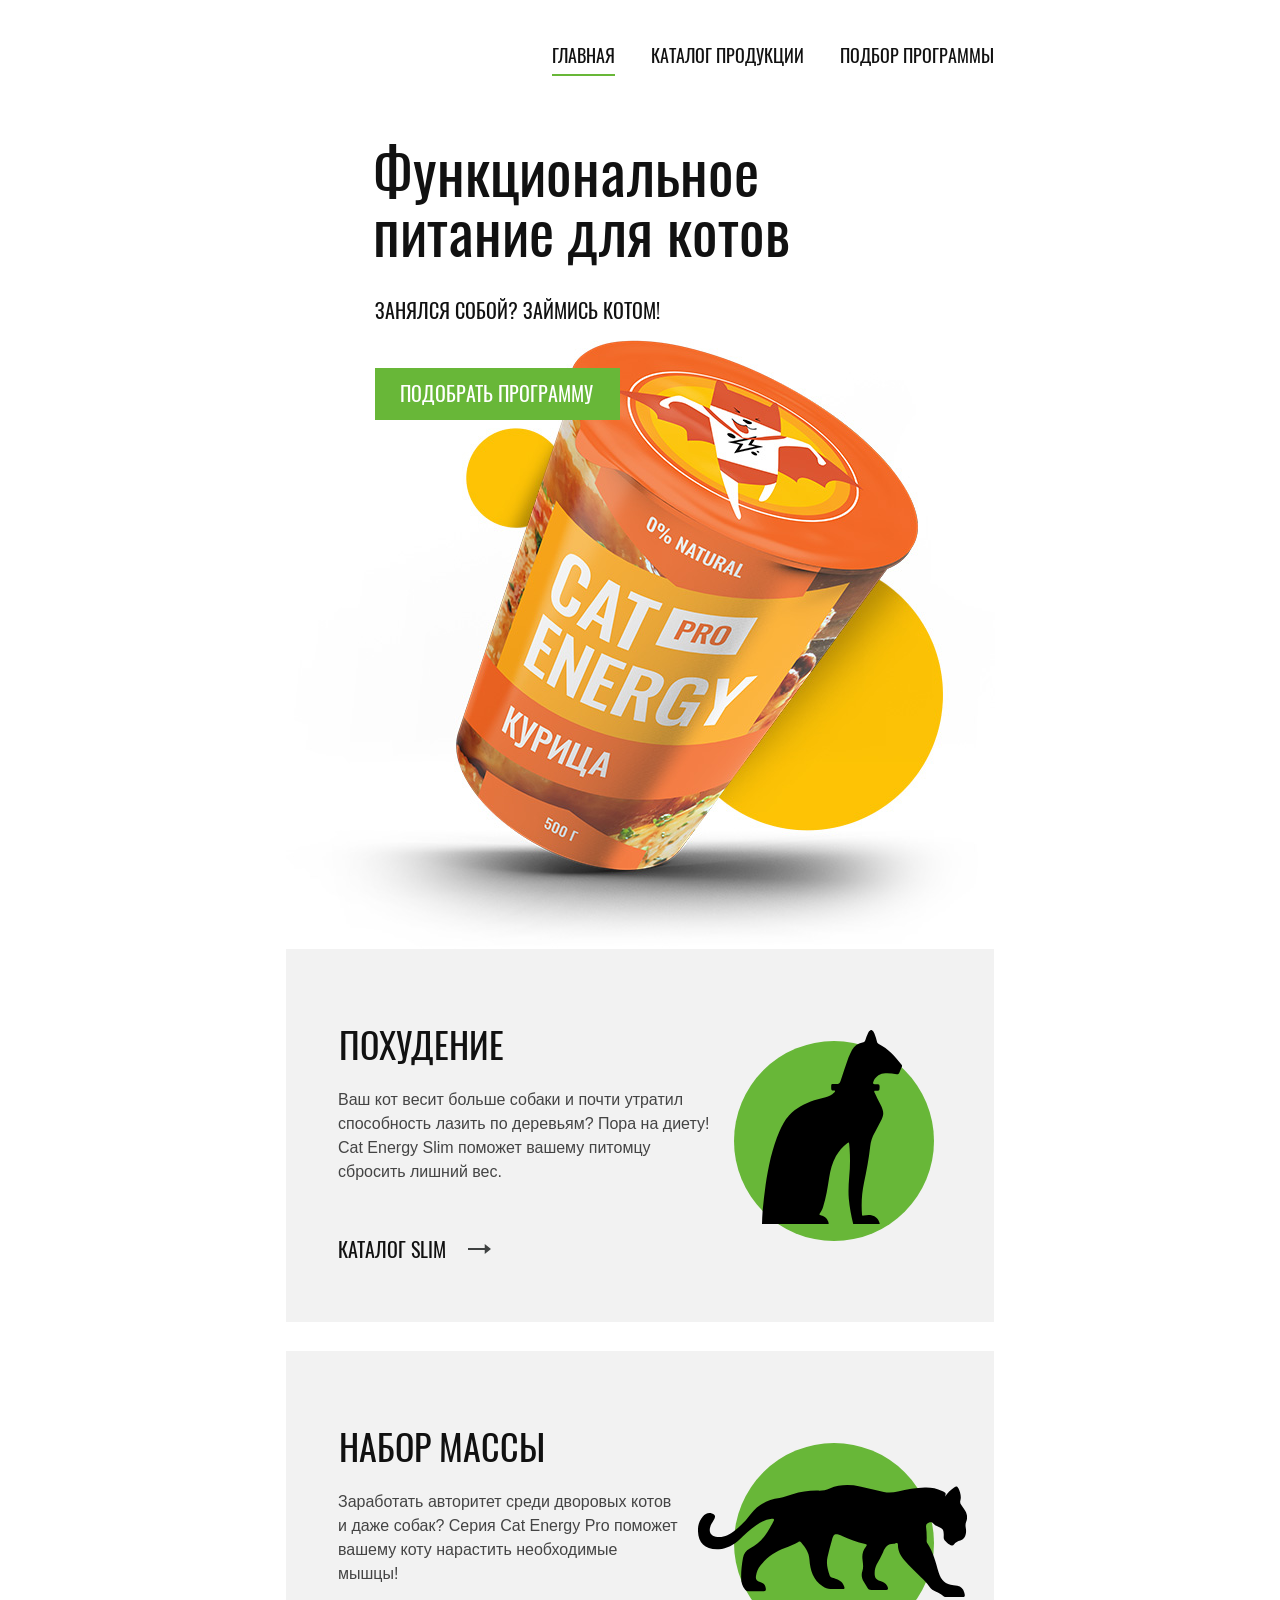
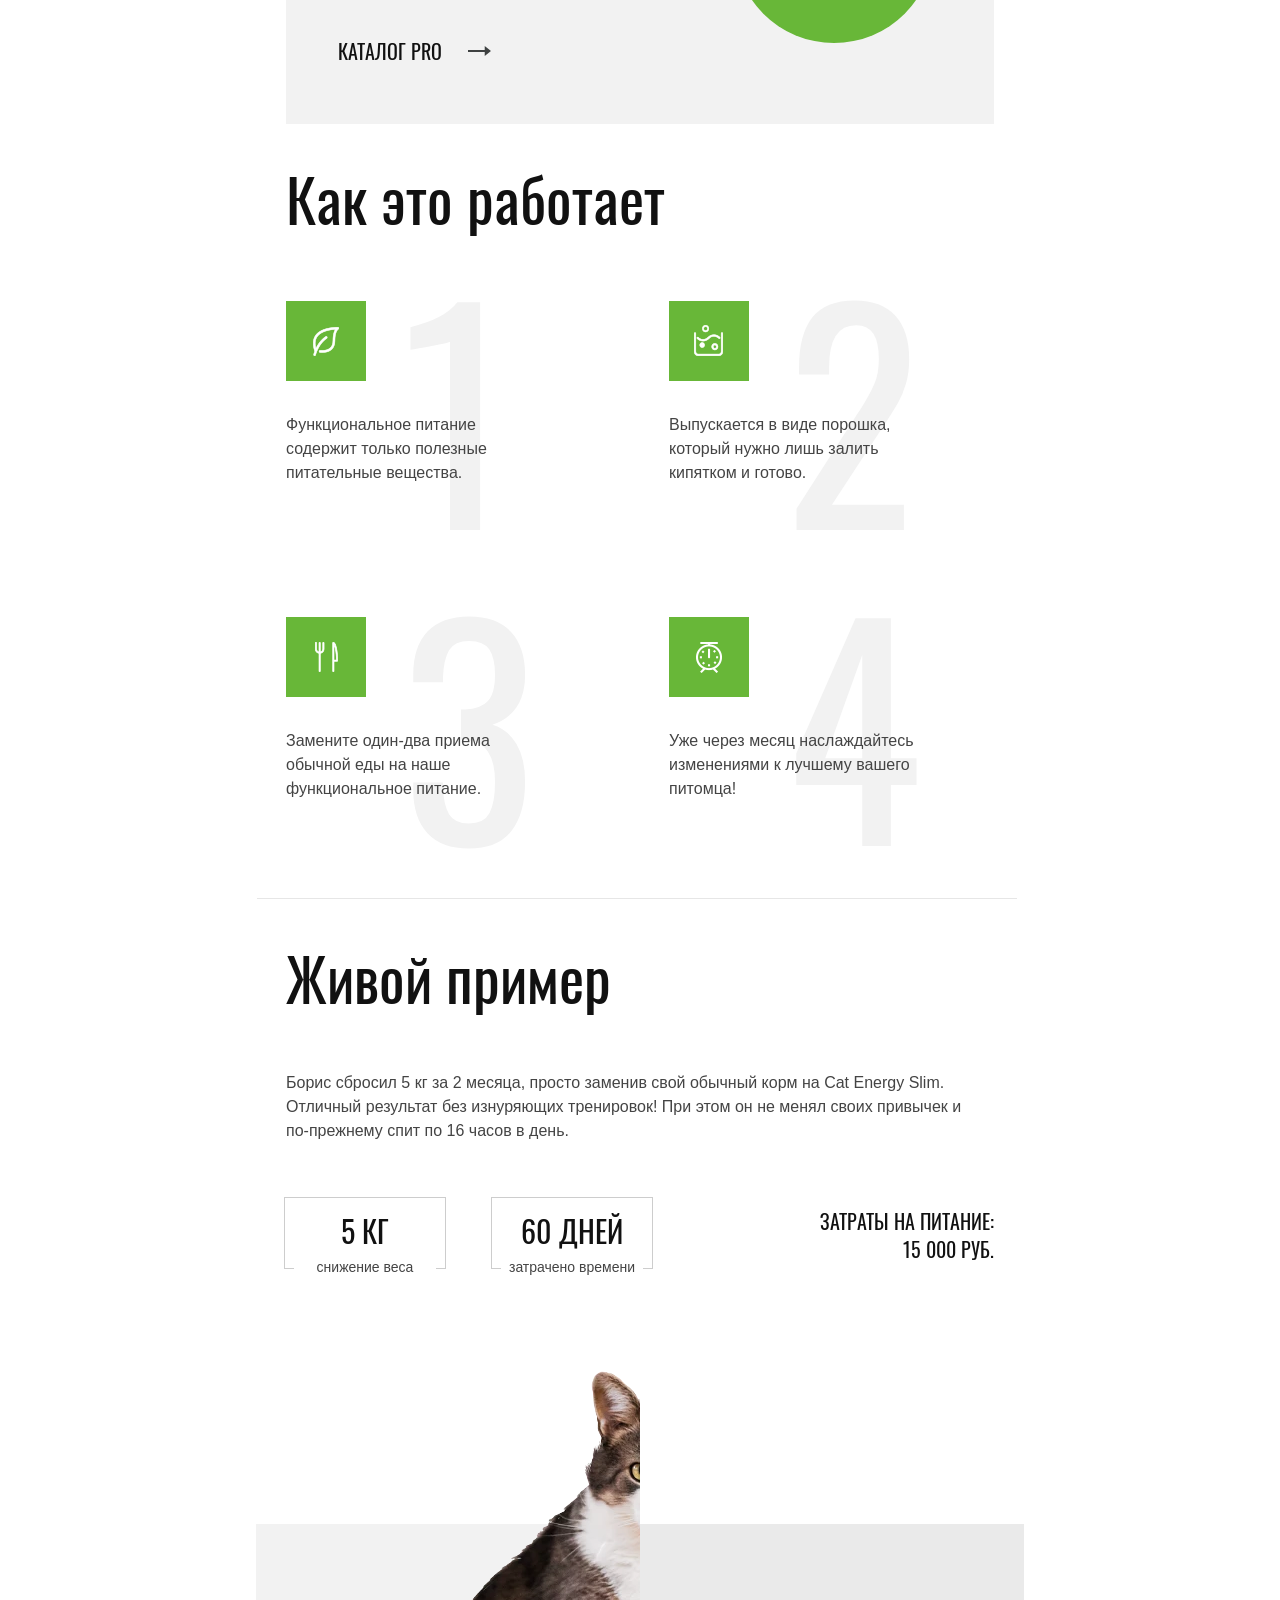
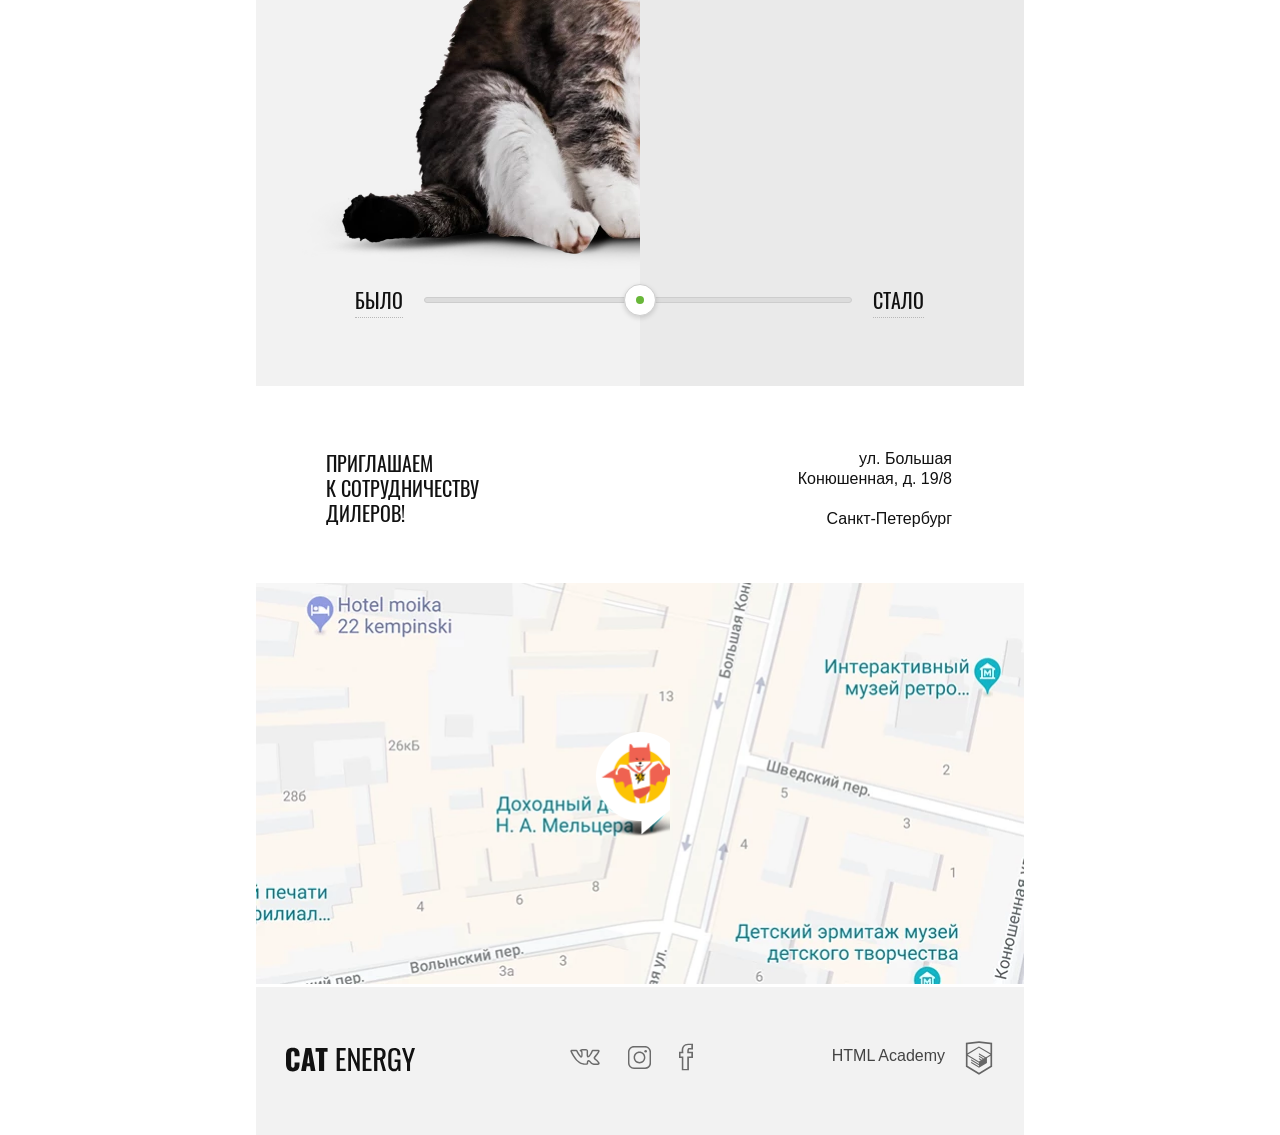
==== index.html @ 8cc519b4 "Пробую загрузить учебный сайт" ====
<!DOCTYPE html>
<html lang="ru">
  <head>
    <meta charset="UTF-8">
    <meta name="viewport" content="width=device-width, initial-scale=1.0">
    <meta http-equiv="X-UA-Compatible" content="ie=edge">
    <link href="css/style.min.css" rel="stylesheet">
    <title>HTML Academy: Кэт энерджи</title>
  </head>
  <body class="site-wrapper">
    <div style="display:none">
      <svg xmlns="http://www.w3.org/2000/svg"><symbol id="s-htmlacademy" viewbox="0 0 60 60"><path d="M30.2 5H30L10.3 7.1v36.2L30 55l19.7-11.7V7.1L30.2 5zm17 36.8L30 52 12.8 41.8V27l17.1 10.2V39l-11.7-7v1.8L30 40.9v1.9l-11.8-7v1.8l11.8 7 11.9-7.1v-7.6l5.3-3.2v15.1zm-.1-17l-4.7 2.8-2.2 1.3-10.3-6.1v1.8l8.8 5.3h-.1l-.2.1-1.3.7-7.3-4.3v1.8l5.8 3.4-1.4.9-4.3-2.6v1.8l2.9 1.7-2.9 1.7-17-10.1 17-10.2 17.2 10zm.1-1.8L29.9 12.8 12.8 23V9.4L30 7.6l17.2 1.8V23z"></path></symbol><symbol id="s-icon-fb-mobile" viewbox="0 0 10 19"><path d="M7.1 19H2v-8.8H0V5.8h1.9c-.1-2 .2-3.4 1.1-4.4C3.8.5 5 .1 6.5 0H10v4.2H7.2c-.1.2-.2.8-.2 1.6h3v4.4H7.1V19zm-4-1h2.8V9.1h2.9V6.8H5.9v-.5c0-1.4 0-2.6.7-3.1l.1-.1h2.1V1H6.5c-1.2.1-2 .4-2.6 1-.8.8-1 2.3-.8 4.2l.1.6H1.1v2.3h2V18z"></path></symbol><symbol id="s-icon-insta-mobile" viewbox="0 0 16 16"><path class="st0" d="M11.8 1C13.6 1 15 2.4 15 4.2v7.7c0 1.7-1.4 3.1-3.1 3.1H4.2C2.4 15 1 13.6 1 11.8V4.2C1 2.4 2.4 1 4.2 1h7.6m0-1H4.2C1.9 0 0 1.9 0 4.2v7.7C0 14.1 1.9 16 4.2 16h7.7c2.3 0 4.2-1.9 4.2-4.2V4.2C16 1.9 14.1 0 11.8 0z"></path><path class="st0" d="M8 4.9c1.7 0 3.1 1.4 3.1 3.1 0 1.7-1.4 3.1-3.1 3.1-1.7 0-3.1-1.4-3.1-3.1 0-1.7 1.4-3.1 3.1-3.1m0-1C5.7 3.9 3.9 5.7 3.9 8s1.8 4.1 4.1 4.1 4.1-1.8 4.1-4.1S10.3 3.9 8 3.9z"></path><circle class="st0" cx="12.3" cy="3.7" r=".9"></circle></symbol><symbol id="s-icon-vk-mobile" viewbox="0 0 22 12"><path d="M17.6 12c-.3 0-.9-.1-1.5-.5-.5-.3-.9-.7-1.3-1.2-.3-.3-.9-.9-1.1-.9-.2.1-.4.7-.3 1.2 0 .1 0 .6-.3.9-.3.3-.8.4-.9.4h-1.4c-.7 0-3.2-.2-5.4-2.3C2.5 7.1.2 2.2.1 2 0 1.6-.1 1.2.2.9c.3-.3.8-.4 1-.4h3.1c.1 0 .4.1.7.3.3.2.4.5.5.6 0 0 .5 1.1 1.1 2 1 1.5 1.4 1.9 1.5 2 .1-.4.2-1.4.1-2.3 0-.4-.1-.8-.2-1-.1-.1-.3-.2-.5-.2l-.6-.5c0-.5.5-.9.9-1.1.5-.2 1.3-.3 2.3-.3h.5c.9 0 1.2.1 1.6.1 1.2.3 1.2 1.3 1.1 2.5v1.6c0 .3 0 .8.1 1 .2-.1.6-.5 1.5-1.9.6-.9 1-1.9 1.1-2.1.1-.3.4-.7 1.2-.7h3.4c.7 0 1.2.2 1.3.7.2.5.1 1.3-1.7 3.5-.3.3-.5.6-.7.9-.5.4-.9 1-.9 1.1 0 .1.5.5.9.9 1.1.9 1.9 1.7 2.2 2.3.4.6.3 1 .2 1.3-.3.7-1.2.7-1.4.8h-2.9zm-3.9-3.7c.7 0 1.2.6 1.8 1.2.4.4.7.8 1.1 1 .5.3 1 .3 1 .3h2.9c.1 0 .3-.1.4-.1 0 0 0-.1-.1-.1-.3-.5-1-1.3-2-2.1-.9-.7-1.3-1.1-1.4-1.7 0-.6.4-1.1 1.2-2.1.2-.2.4-.5.7-.8 1.1-1.4 1.4-2 1.5-2.3h-3.9c0 .4-.5 1.5-1.1 2.4-1.4 2.1-2 2.4-2.5 2.4-.1 0-.3 0-.4-.1-.7-.4-.7-1.4-.7-2.1V2.6c.1-1.3 0-1.3-.3-1.4-.3-.1-.5-.1-1.4-.1H10c-.5 0-1 0-1.4.1l.2.2c.4.5.4 1.5.4 1.7.1 1.3 0 2.9-.7 3.3-.1 0-.2.1-.4.1-.6 0-1.3-.7-2.5-2.5C5 2.9 4.5 1.8 4.5 1.8s0-.1-.1-.1-.2-.1-.2-.1h-3c.4.9 2.5 5 4.8 7.2 2 1.9 4.3 2 4.7 2h1.4s.2 0 .2-.1v-.1c0-.2 0-2 1.2-2.3h.2z"></path></symbol></svg>
    </div>
    <header class="main-header main-header--index  container">
      <div class="main-header__logo energy-logo main-header__logo--closed-menu">
        <a>
          <picture>
            <source media="(min-width: 1300px)" srcset="img/logo-desktop.svg">
            <source media="(min-width: 768px)" srcset="img/logo-tablet.svg">
            <img class="energy-logo__img" src="img/logo-mobile.svg" alt="Cat Energy" width="191" height="38">
          </picture>
        </a>
        <button class="energy-logo__menu-close menu-close__button-closed menu-close__button-nojs">
        <span class="visually-hidden">Закрыть меню</span>
        </button>
      </div>
      <nav class="">
        <ul class="main-header__nav site-nav menu-close__closed menu-close__menu-nojs">
          <li class="site-nav__item">
            <a class="site-nav__link site-nav__link--index site-nav__link--active site-nav__link--active--index">Главная</a>
          </li>
          <li class="site-nav__item">
            <a class="site-nav__link site-nav__link--index" href="catalog.html">Каталог продукции</a>
          </li>
          <li class="site-nav__item">
            <a class="site-nav__link site-nav__link--index" href="form.html">Подбор программы</a>
          </li>
        </ul>
      </nav>
    </header>
    <main class="index-main">
      <section class="index-main__showcase showcase">
        <section class="shocase__intro intro container">
          <span class="intro__title">Функциональное питание для котов</span>
          <b class="intro__slogan">Занялся собой? Займись котом!</b>
          <a class="intro__button button" href="form.html">Подобрать программу</a>
        </section>
        <div class="showcase__items__wrapper container">
          <section class="showcase__item showcase-description">
            <h2 class="showcase-description__title">Похудение</h2>
            <p class="showcase-description__info">Ваш кот весит больше собаки и почти утратил способность лазить по
              деревьям? Пора на диету! Cat Energy Slim
              поможет вашeму питомцу сбросить лишний вес.
            </p>
            <a class="showcase-description__link" href="catalog.html#slim">Каталог Slim</a>
          </section>
          <section class="showcase__item showcase-description showcase-description--pro">
            <h2 class="showcase-description__title showcase-description__title--pro">Набор массы</h2>
            <p class="showcase-description__info">Заработать авторитет среди дворовых котов и даже собак? Серия Cat
              Energy Pro поможет вашему коту нарастить необходимые мышцы!
            </p>
            <a class="showcase-description__link" href="catalog.html#pro">Каталог pro</a>
          </section>
        </div>
      </section>
      <section class="index-main__example example container">
        <h2 class="example__title">Как это работает</h2>
        <ul class="example__list advantages">
          <li class="advantages__item advantages__item--1">Функциональное питание содержит только полезные питательные
            вещества.
          </li>
          <li class="advantages__item advantages__item--2">Выпускается в виде порошка, который нужно лишь залить кипятком
            и готово.
          </li>
          <li class="advantages__item advantages__item--3">Замените один-два приема обычной еды на наше функциональное
            питание.
          </li>
          <li class="advantages__item advantages__item--4">Уже через месяц наслаждайтесь изменениями к лучшему вашего
            питомца!
          </li>
        </ul>
      </section>
      <section class="living-example">
        <div class="living-example__info-wrapper container">
          <h3 class="living-example__title">Живой пример</h3>
          <p class="living-example__info">Борис сбросил 5 кг за 2 месяца, просто заменив свой обычный корм на Cat Energy
            Slim. Отличный результат без изнуряющих тренировок! При этом он не менял своих привычек и по-прежнему спит по
            16 часов в день.
          </p>
          <div class="living-example__table">
            <div class="living-example__tr">
              <div class="living-example__data living-example__data--1">5 кг</div>
              <div class="living-example__data living-example__data--2">60 дней</div>
            </div>
            <div class="living-example__tr">
              <div class="living-example__parameter">
                <span class="living-example__mask">снижение веса</span>
              </div>
              <div class="living-example__parameter">
                <span class=" living-example__mask">затрачено времени</span>
              </div>
            </div>
          </div>
          <span class="living-example__result"><span>Затраты на питание:</span> <span>15 000 руб.</span></span>
        </div>
        <div class="living-example__img-wrapper container">
          <div class="living-example__img-1-wrapper">
            <picture>
              <source type="image/webp" media="(min-width: 1300px)" srcset="img/before-desktop@1x.webp 1x, img/before-desktop@2x.webp 2x">
              <source type="image/webp" media="(min-width: 768px)" srcset="img/before-tablet@1x.webp 1x, img/before-tablet@2x.webp 2x">
              <source type="image/webp" srcset="img/before-mobile@1x.webp 1x, img/before-mobile@2x.webp 2x">
              <source media="(min-width: 1300px)" srcset="img/before-desktop@1x.png 1x, img/before-desktop@2x.png 2x">
              <source media="(min-width: 768px)" srcset="img/before-tablet@1x.png 1x, img/before-tablet@2x.png 2x">
              <img class="living-example__img living-example__img--1" src="img/before-mobile@1x.png" srcset="img/before-mobile@2x.png 2x" alt="Толстый кот">
            </picture>
          </div>
          <div class="living-example__img-2-wrapper">
            <picture>
              <source type="image/webp" media="(min-width: 1300px)" srcset="img/after-desktop@1x.webp 1x, img/before-desktop@2x.webp 2x">
              <source type="image/webp" media="(min-width: 768px)" srcset="img/after-tablet@1x.webp 1x, img/after-tablet@2x.webp 2x">
              <source type="image/webp" srcset="img/after-mobile@1x.webp 1x, img/before-mobile@2x.webp 2x">
              <source media="(min-width: 1300px)" srcset="img/after-desktop@1x.png 1x, img/after-desktop@2x.png 2x">
              <source media="(min-width: 768px)" srcset="img/after-tablet@1x.png 1x, img/after-tablet@2x.png 2x">
              <img class="living-example__img living-example__img2" src="#" alt="Тощий кот">
            </picture>
          </div>
          <div class="living-example__slider-buttons">
            <span class="living-example__description">Было</span>
            <div class="living-example__button">
              <span class="visually-hidden">Переключить слайд</span>
              <div class="living-example__switch">
                <div class="living-example__img-switch" tabindex="0"></div>
              </div>
            </div>
            <span class="living-example__description">Стало</span>
          </div>
        </div>
      </section>
      <section class="contacts container">
        <div class="contacts__text">
          <h2 class="visually-hidden">Адрес и контакты</h2>
          <span class="contacts__slogan">приглашаем<br> к сотрудничеству дилеров!</span>
          <span class="contacts__address">ул. Большая<br> Конюшенная, д. 19/8<br> <span class="contacts__address-city">Санкт-Петербург</span></span>
        </div>
        <iframe src="https://yandex.ru/map-widget/v1/-/CBBK7YvfGC"></iframe>
        <div class="contacts__map-wrapper">
          <picture>
            <source type="image/webp" media="(min-width: 1300px)" srcset="img/bg-map-desktop@1x.webp 1x, img/bg-map-desktop@2x.webp 2x">
            <source type="image/webp" media="(min-width: 768px)" srcset="img/bg-map-tablet@1x.webp 1x, img/bg-map-tablet@2x.webp 2x">
            <source type="image/webp" srcset="img/bg-map-mobile@1x.webp 1x, img/bg-map-mobile@2x.webp 2x">
            <source media="(min-width: 1300px)" srcset="img/bg-map-desktop@1x.png 1x, img/bg-map-desktop@2x.png 2x">
            <source media="(min-width: 768px)" srcset="img/bg-map-tablet@1x.png 1x, img/bg-map-tablet@2x.png 2x">
            <img class="contacts__map" src="img/bg-map-mobile@1x.png" srcset="img/bg-map-mobile@2x.png 2x" alt="Карта">
          </picture>
        </div>
      </section>
    </main>
    <footer class="main-footer container">
      <div class="main-footer__logo energy-logo">
        <img class="main-footer__logo-img" src="img/logo-footer.svg" alt="Cat Energy" width="130" height="27">
      </div>
      <section class="main-footer__social">
        <h3 class="visually-hidden">Мы в социальных сетях</h3>
        <ul class="main-footer__social-list social-list">
          <li class="social-list__item">
            <a class="social-list__vk" href="#">
              <span class="visually-hidden">Вконтакте</span>
              <svg class="social-list__icon social-list__icon--vk" width="22" height="12">
                <use xlink:href="#s-icon-vk-mobile"></use>
              </svg>
            </a>
          </li>
          <li class="social-list__item">
            <a class="social-list__inst" href="#">
              <span class="visually-hidden">Инстаграм</span>
              <svg class="social-list__icon social-list__icon--inst" width="16" height="16">
                <use xlink:href="#s-icon-insta-mobile"></use>
              </svg>
            </a>
          </li>
          <li class="social-list__item">
            <a class="social-list__fb" href="#">
              <span class="visually-hidden">Фэйсбук</span>
              <svg class="social-list__icon social-list__icon--fb" width="10" height="19">
                <use xlink:href="#s-icon-fb-mobile"></use>
              </svg>
            </a>
          </li>
        </ul>
      </section>
      <section class="main-footer__copyright academy">
        <h3 class="visually-hidden">Правообладатели</h3>
        <a class="academy__link" href="https://htmlacademy.ru/intensive/adaptive">HTML Academy</a>
        <div class="academy__logo-block">
          <a href="https://htmlacademy.ru/intensive/adaptive">
            <svg class="academy__img" width="40" height="40">
              <use xlink:href="#s-htmlacademy"></use>
            </svg>
          </a>
        </div>
      </section>
    </footer>
    <script src="js/script.js"></script>
    <script src="js/picturefill.min.js"></script>
  </body>
</html>
---- css/style.min.css ----
@import url(normolize/normalize.css);a,body{font-family:"Oswald","arial",serif;color:#111}body{font-size:14px;line-height:18px;margin:0;padding:11px 0 0;font-weight:400}a{font-weight:500}@font-face{font-family:"Oswald";src:url(../fonts/oswaldmedium.woff2) format("woff2"),url(../fonts/oswaldmedium.woff) format("woff");font-weight:500;font-style:normal}@font-face{font-family:"Oswald";src:url(../fonts/oswaldregular.woff2) format("woff2"),url(../fonts/oswaldregular.woff) format("woff");font-weight:400;font-style:normal}html{-webkit-box-sizing:border-box;box-sizing:border-box}*,::after,::before{-webkit-box-sizing:inherit;box-sizing:inherit}.container{width:320px;margin:0 auto;padding:0 20px}@media (min-width:768px){.container{width:768px;padding:0 30px}}@media (min-width:1300px){.container{width:1440px;padding:0 110px}}.visually-hidden:not(:focus):not(:active),input[type=checkbox].visually-hidden,input[type=radio].visually-hidden{position:absolute;width:1px;height:1px;margin:-1px;border:0;padding:0;white-space:nowrap;-webkit-clip-path:inset(100%);clip-path:inset(100%);clip:rect(0 0 0 0);overflow:hidden}.button{background-color:#68b738;width:100%;text-align:center;text-decoration:none;font:"Oswald","arial",serif;color:#fff;font-size:14px;line-height:18px;padding-top:11px;padding-bottom:11px;text-transform:uppercase;background-origin:none;font-weight:400;border:0}.button:active,.button:hover{background-color:#5eaa2f}.button:active{color:rgba(255,255,255,.3)}@media (min-width:768px){.button{font-size:20px;line-height:20px;padding-top:15px;padding-bottom:17px}}.main-header{font-family:"Oswald","arial",serif;color:#111;font-size:20px;line-height:20px;position:relative}.main-header__logo{margin-bottom:16px;position:relative}.main-header__logo:hover{opacity:.8}.main-header__logo:active,.site-nav__link:hover{opacity:.6}.main-header__logo--closed-menu{margin-bottom:15px}.main-header__logo--closed-menu::after{display:none}@media (min-width:768px){.main-header{display:-webkit-box;display:-ms-flexbox;display:flex;-webkit-box-align:start;-ms-flex-align:start;align-items:flex-start}.main-header__logo{margin-right:auto;margin-top:12px}.energy-logo__img,.main-header__logo{width:173px;height:58px}.main-header__nav{margin-left:auto}}@media (min-width:1300px){.main-header{padding-top:30px;position:relative}.main-header--index::before{content:"";position:absolute;width:720px;height:696px;right:0;top:-11px;background-color:#64a83b;background-image:url(../img/index-background-desktop@1x.jpg);background-repeat:no-repeat;z-index:-10}}@media (min-width:1300px) and (-webkit-min-device-pixel-ratio:1.5),(min-width:1300px) and (min-resolution:144dpi),(min-width:1300px) and (min-resolution:1.5dppx){.main-header--index::before{background-image:url(../img/index-background-desktop@2x.jpg);background-size:720px}}@media (min-width:1300px){.energy-logo__img{width:202px;height:60px}}.energy-logo{display:-webkit-box;display:-ms-flexbox;display:flex;-webkit-box-align:start;-ms-flex-align:start;align-items:flex-start;-webkit-box-pack:start;-ms-flex-pack:start;justify-content:flex-start}.energy-logo__img{margin-right:auto}.energy-logo__menu-close{border:0;background-color:transparent;background-image:url(../img/icon-close.svg);width:18px;height:18px;background-repeat:no-repeat;position:absolute;top:12px;right:20px}@media (min-width:768px){.energy-logo__menu-close{display:none}}.site-nav{margin:0;padding:0;list-style:none;display:-webkit-box;display:-ms-flexbox;display:flex;-webkit-box-orient:vertical;-webkit-box-direction:normal;-ms-flex-direction:column;flex-direction:column;-ms-flex-wrap:wrap;flex-wrap:wrap;width:100%;text-transform:uppercase}.site-nav__item{min-height:65px;position:relative}.site-nav__item::after,.site-nav__item::before{content:"";position:absolute;width:320px;height:1px;background:#e6e6e6;left:-20px}.site-nav__item::before{top:0}.site-nav__item::after{bottom:0;z-index:10}.site-nav__link{display:-webkit-box;display:-ms-flexbox;display:flex;-webkit-box-align:center;-ms-flex-align:center;align-items:center;-webkit-box-pack:center;-ms-flex-pack:center;justify-content:center;margin:24px auto auto;padding-right:4px;font-family:"Oswald","arial",serif;color:#111;font-size:20px;line-height:20px;font-weight:500;text-decoration:none;vertical-align:middle}.showcase-description__link:active,.site-nav__link:active{opacity:.3}@media (min-width:768px){.site-nav{-webkit-box-orient:horizontal;-webkit-box-direction:normal;-ms-flex-direction:row;flex-direction:row}.site-nav__item{margin-left:36px;-webkit-box-pack:start;-ms-flex-pack:start;justify-content:flex-start;min-height:auto}.site-nav__item::after,.site-nav__item::before{display:none}.site-nav__link{margin-left:0;font-size:18px;margin-top:34px;font-weight:400;padding-right:0;padding-bottom:9px}.site-nav__link--active{border-bottom:2px solid #68b738}}@media (min-width:1300px){.site-nav__item{margin-left:34px}.site-nav__link{font-size:20px;line-height:22px}.site-nav__link--index{color:#fff}.site-nav__link--active--index{border-bottom-color:#fff}}.showcase{display:-webkit-box;display:-ms-flexbox;display:flex;-webkit-box-orient:vertical;-webkit-box-direction:normal;-ms-flex-direction:column;flex-direction:column;-webkit-box-align:center;-ms-flex-align:center;align-items:center}.showcase__item{margin-bottom:20px}@media (min-width:1300px){.showcase__items__wrapper{display:-webkit-box;display:-ms-flexbox;display:flex;-webkit-box-pack:justify;-ms-flex-pack:justify;justify-content:space-between}.showcase__item{width:570px}}.intro{padding-top:29px;color:#fff;display:-webkit-box;display:-ms-flexbox;display:flex;-webkit-box-orient:vertical;-webkit-box-direction:normal;-ms-flex-direction:column;flex-direction:column;-webkit-box-align:center;-ms-flex-align:center;align-items:center;background-image:url(../img/index-can-mobile@1x.png),url(../img/index-background-mobile@1x.jpg),-webkit-gradient(linear,left top,left bottom,color-stop(40%,#65a93c),color-stop(40%,#fff));background-image:url(../img/index-can-mobile@1x.png),url(../img/index-background-mobile@1x.jpg),linear-gradient(to bottom,#65a93c 40%,#fff 40%);background-repeat:no-repeat;background-position:center 167px,center top,top}@media (-webkit-min-device-pixel-ratio:1.5),(min-resolution:144dpi),(min-resolution:1.5dppx){.intro{background-image:url(../img/index-can-mobile@2x.png),url(../img/index-background-mobile@2x.jpg),-webkit-gradient(linear,left top,left bottom,color-stop(40%,#65a93c),color-stop(40%,#fff));background-image:url(../img/index-can-mobile@2x.png),url(../img/index-background-mobile@2x.jpg),linear-gradient(to bottom,#65a93c 40%,#fff 40%);background-size:280px,320px}}.intro__title{font-size:36px;line-height:36px;font-weight:400;width:280px;text-align:center;margin-bottom:25px}.intro__slogan{font-size:14px;line-height:14px;font-weight:400;margin-bottom:164px;text-transform:uppercase}.intro__button{margin-top:137px;margin-bottom:22px}@media (min-width:768px){.intro{-webkit-box-align:start;-ms-flex-align:start;align-items:flex-start;padding-top:44px;padding-left:117px;background:url(../img/index-can-tablet@1x.jpg) 30px 244px no-repeat}}@media (min-width:768px) and (-webkit-min-device-pixel-ratio:1.5),(min-width:768px) and (min-resolution:144dpi),(min-width:768px) and (min-resolution:1.5dppx){.intro{background-image:url(../img/index-can-tablet@2x.jpg);background-size:709px}}@media (min-width:768px){.intro__title{font-size:60px;line-height:60px;color:#111;width:420px;text-align:left;margin-bottom:40px}.intro__slogan{font-size:20px;line-height:20px;color:#111;padding-left:2px;margin-bottom:48px}.intro__button{width:245px;margin:0 0 529px 2px;padding-right:3px}}@media (min-width:1300px){.intro{padding-top:95px;padding-left:188px;background:url(../img/index-can-desktop@1x.png);background-repeat:no-repeat;background-position:560px 14px}}@media (min-width:1300px) and (-webkit-min-device-pixel-ratio:1.5),(min-width:1300px) and (min-resolution:144dpi),(min-width:1300px) and (min-resolution:1.5dppx){.intro{background-image:url(../img/index-can-desktop@2x.png);background-size:552px}}@media (min-width:1300px){.intro__title{padding-left:2px;margin-bottom:42px}.intro__slogan{margin-bottom:52px}.intro__button{margin:0 0 271px;width:246px}}.showcase-description{display:-webkit-box;display:-ms-flexbox;display:flex;-webkit-box-orient:vertical;-webkit-box-direction:normal;-ms-flex-direction:column;flex-direction:column;-webkit-box-align:center;-ms-flex-align:center;align-items:center;background-color:#f2f2f2;padding:31px 18px 19px 17px;font-family:"Oswald","arial",serif;color:#111}.showcase-description__title{list-style:none;font-size:24px;line-height:37px;font-weight:400;text-transform:uppercase;padding:0 0 0 15px;position:relative;margin:0 0 29px}.showcase-description__title::before{content:"";position:absolute;width:67px;height:50px;background-image:url(../img/icon-cat-slim.svg);background-repeat:no-repeat;background-clip:border-box;left:-49px;top:-8px;z-index:10}@media screen and (-ms-high-contrast:active),(-ms-high-contrast:none){.showcase-description__title::before{top:-8px;left:-62px}}.showcase-description__title::after{content:"";position:absolute;height:50px;width:50px;background-color:#68b738;border-radius:50%;left:-53px;top:-5px}.showcase-description__title--pro{padding-left:37px}.showcase-description__title--pro::after{left:-30px}.showcase-description__title--pro::before{background-image:url(../img/icon-cat-pro.svg);top:5px;left:-40px}@media screen and (-ms-high-contrast:active),(-ms-high-contrast:none){.showcase-description__title--pro::before{top:-2px}}.showcase-description__info{list-style:none;font-family:"Arial","Helvetica",sans-serif;font-size:14px;line-height:18px;font-weight:400;color:#444;padding:0 0 0 4px;margin:0 0 43px;width:100%;position:relative}.showcase-description__info::after{content:"";position:absolute;width:240px;height:1px;background-color:#d9d9d9;left:0;bottom:-22px}.showcase-description__link{margin-right:auto;text-decoration:none;text-transform:uppercase;font-size:16px;line-height:16px;font-weight:400;padding-left:3px;position:relative}.showcase-description__link:hover::before{width:33px;background-image:url(../img/icon-right-arrow-verylong.svg)}.showcase-description__link::before{content:"";position:absolute;width:23px;height:11px;background-image:url(../img/icon-right-arrow-long.svg);background-repeat:no-repeat;left:100px;top:1px}@media (min-width:768px){.showcase-description{-webkit-box-align:start;-ms-flex-align:start;align-items:flex-start;padding:77px 280px 63px 38px;margin-bottom:29px}.showcase-description--pro{padding-right:316px}.showcase-description__title{font-size:36px;line-height:36px;margin-bottom:26px}.showcase-description__title--pro{padding-left:15px}.showcase-description__title::before{height:194px;width:269px;left:438px;top:4px}}@media screen and (min-width:768px) and (-ms-high-contrast:active),(min-width:768px) and (-ms-high-contrast:none){.showcase-description__title::before{left:375px;top:6px}}@media (min-width:768px){.showcase-description__title--pro::before{left:374px;top:57px}}@media screen and (min-width:768px) and (-ms-high-contrast:active),(min-width:768px) and (-ms-high-contrast:none){.showcase-description__title--pro::before{top:6px;left:370px}}@media (min-width:768px){.showcase-description__title::after{width:200px;height:200px;left:410px;top:15px}.showcase-description__info{padding-left:14px;font-size:16px;line-height:24px;margin-bottom:55px}.showcase-description__info::after{display:none}.showcase-description__link{font-size:20px;line-height:20px;padding-left:14px}.showcase-description__link::before{left:144px;top:5px}}@media (min-width:1300px){.showcase-description{-webkit-box-align:start;-ms-flex-align:start;align-items:flex-start;padding-left:37px;padding-right:52px;padding-top:75px}.showcase-description__title{text-align:center;width:100%;padding-left:35px;margin-bottom:73px}.showcase-description__title--pro{padding-left:78px}.showcase-description__title::before{width:134px;height:97px;left:29px;top:-36px}}@media screen and (min-width:1300px) and (-ms-high-contrast:active),(min-width:1300px) and (-ms-high-contrast:none){.showcase-description__title::before{left:0}}@media (min-width:1300px){.showcase-description__title--pro::before{left:-2px;top:-9px}}@media screen and (min-width:1300px) and (-ms-high-contrast:active),(min-width:1300px) and (-ms-high-contrast:none){.showcase-description__title--pro::before{top:-27px}}@media (min-width:1300px){.showcase-description__title::after{width:100px;height:100px;left:16px;top:-30px}.showcase-description__info{margin-bottom:31px;width:100%}}.example{font-family:"Oswald","arial",serif;color:#111}.example__title{margin:0;padding:0;list-style:none;font-size:36px;line-height:60px;font-weight:400}@media (min-width:768px){.example{padding-top:15px}.example__title{font-size:60px;line-height:60px}}@media (min-width:1300px){.example{padding-top:44px;padding-bottom:250px}}.advantages{margin:0;list-style:none;padding:28px 0 23px}.advantages__item{font-family:"Arial","Helvetica",sans-serif;font-size:14px;line-height:18px;font-weight:400;color:#444;margin-bottom:26px;padding-left:80px;position:relative}.advantages__item::before{content:"";width:60px;height:60px;position:absolute;background-color:#68b738;left:0;top:-1px;background-repeat:no-repeat;background-position:center}.advantages__item--1::before{background-image:url(../img/advantage-leaf@1x.png)}@media (-webkit-min-device-pixel-ratio:1.5),(min-resolution:144dpi),(min-resolution:1.5dppx){.advantages__item--1::before{background-image:url(../img/advantage-leaf@2x.png);background-size:50px}}.advantages__item--2::before{background-image:url(../img/advantage-powder@1x.png)}@media (-webkit-min-device-pixel-ratio:1.5),(min-resolution:144dpi),(min-resolution:1.5dppx){.advantages__item--2::before{background-image:url(../img/advantage-powder@2x.png);background-size:50px}}.advantages__item--3::before{background-image:url(../img/advantage-dining@1x.png)}@media (-webkit-min-device-pixel-ratio:1.5),(min-resolution:144dpi),(min-resolution:1.5dppx){.advantages__item--3::before{background-image:url(../img/advantage-dining@2x.png);background-size:50px}}.advantages__item--4::before{background-image:url(../img/advantage-clock@1x.png)}@media (-webkit-min-device-pixel-ratio:1.5),(min-resolution:144dpi),(min-resolution:1.5dppx){.advantages__item--4::before{background-image:url(../img/advantage-clock@2x.png);background-size:50px}}@media (min-width:768px){.advantages{display:-webkit-box;display:-ms-flexbox;display:flex;-ms-flex-wrap:wrap;flex-wrap:wrap;-webkit-box-pack:justify;-ms-flex-pack:justify;justify-content:space-between;padding-bottom:10px}.advantages__item{padding:0;width:250px;margin-right:75px;margin-top:157px;margin-bottom:87px;font-size:16px;line-height:24px;position:relative}.advantages__item::after{content:"1";position:absolute;width:114px;height:234px;z-index:-10;font-family:"Oswald","arial",serif;font-size:281px;line-height:281px;font-weight:400;top:-150px;right:20px;color:#f2f2f2}.advantages__item--2::after{content:"2"}.advantages__item--3::after{content:"3"}.advantages__item--4::after{content:"4"}.advantages__item::before{width:80px;height:80px;top:-112px}}@media (min-width:1300px){.advantages__item{width:245px;margin:155px 0 0}}.living-example,.living-example__img-wrapper,.living-example__info-wrapper{display:-webkit-box;display:-ms-flexbox;display:flex;-ms-flex-wrap:wrap;flex-wrap:wrap}.living-example{-webkit-box-orient:vertical;-webkit-box-direction:normal;-ms-flex-direction:column;flex-direction:column;position:relative}.living-example__img-wrapper,.living-example__info-wrapper{background-color:#f2f2f2;background-clip:border-box}.living-example__info-wrapper{padding-top:25px}.living-example__img-wrapper{padding:37px 0 36px}.living-example__info,.living-example__title{padding:0;list-style:none;font-size:36px;line-height:38px;font-weight:400;margin:0 0 35px}.living-example__info{font-family:"Arial","Helvetica",sans-serif;font-size:14px;line-height:18px;color:#444;padding:0 12px 0 0;margin:0 0 24px}.living-example__table{width:280px;margin-bottom:21px;text-align:center}.living-example__tr{display:-webkit-box;display:-ms-flexbox;display:flex;-webkit-box-pack:justify;-ms-flex-pack:justify;justify-content:space-between}.living-example__data--1{margin-right:32px}.living-example__data--2{margin-left:auto}.living-example__data{padding:14px 1px;text-align:center;width:122px;border:1px solid #cdcdcd;text-transform:uppercase;font-size:24px;line-height:24px}.living-example__parameter{font-family:"Arial","Helvetica",sans-serif;font-size:12px;line-height:12px;font-weight:400;color:#444;padding:0;width:122px;display:-webkit-box;display:-ms-flexbox;display:flex;margin-top:-6px}.living-example__mask{margin:0 auto;width:80px;text-align:center;background-color:#f2f2f2;z-index:10}.living-example__result{margin-left:auto;margin-right:auto;font-size:14px;line-height:16px;text-transform:uppercase}.living-example__img{width:100%;margin-bottom:30px}.living-example__img-2-wrapper{display:none}.living-example__slider-buttons{display:-webkit-box;display:-ms-flexbox;display:flex;-webkit-box-pack:justify;-ms-flex-pack:justify;justify-content:space-between;margin-left:auto;margin-right:auto;min-width:203px;padding-left:4px}.living-example__description{font-size:16px;line-height:18px;text-transform:uppercase}.living-example__button{border:0;background-color:transparent}.living-example__switch{width:84px;height:14px;border:1px solid #cdcdcd;background:#fff;display:-webkit-box;display:-ms-flexbox;display:flex;border-radius:5px}.living-example__img-switch{width:35px;height:6px;margin:auto auto auto 5px;background:#68b738;border-radius:3px}@media (min-width:768px){.living-example{padding-top:25px}.living-example::before{content:"";position:absolute;width:760px;height:1px;background-color:#e6e6e6;top:0;left:1px}.living-example__info-wrapper{padding-left:28px;padding-top:24px;background-color:#fff;background-clip:border-box}.living-example__title{font-size:60px;line-height:60px;margin-bottom:64px;padding-left:2px}.living-example__info{font-size:16px;line-height:24px;margin-bottom:54px;padding-left:2px}.living-example__table{width:369px;margin-bottom:250px}.living-example__data{width:162px;height:72px;font-size:30px;line-height:30px;padding-top:18px}.living-example__parameter{width:162px;margin-top:-9px}.living-example__mask{width:142px;font-size:14px;line-height:14px;background-color:#fff}.living-example__result{margin-right:0;width:178px;font-size:20px;line-height:28px;text-align:right;padding-top:10px}.living-example__img-wrapper{padding-bottom:68px;background-image:-webkit-gradient(linear,left top,right top,color-stop(50%,#f2f2f2),color-stop(50%,#eaeaea));background-image:linear-gradient(to right,#f2f2f2 50%,#eaeaea 50%)}.living-example__img-1-wrapper{width:50%;margin-top:-208px;padding-left:46px;overflow:hidden}.living-example__img-2-wrapper{width:50%;margin-top:-208px;overflow:hidden;display:block}.living-example__img2{margin-left:-339px}.living-example__img{width:690px;margin-bottom:0}.living-example__slider-buttons{min-width:578px;padding-right:5px}.living-example__switch{width:428px;height:6px;background-color:#dcdcdc;position:relative;margin-top:24px}.living-example__img-switch{width:32px;height:32px;border-radius:50%;position:absolute;left:194px;top:-14px;background-color:#fff;border:1px solid #cfcfcf;-webkit-box-shadow:0 2px 5px 0 rgba(0,0,0,.15);box-shadow:0 2px 5px 0 rgba(0,0,0,.15)}.living-example__img-switch::before{content:"";position:absolute;width:8px;height:8px;background-color:#68b738;border-radius:50%;left:11px;top:11px}.living-example__description{margin-top:10px;font-size:20px;border-bottom:1px dotted #b8b8b8;line-height:34px}}@media (min-width:1300px){.living-example{-webkit-box-orient:horizontal;-webkit-box-direction:normal;-ms-flex-direction:row;flex-direction:row;background-color:#f2f2f2;padding-top:0;width:auto;background-image:-webkit-gradient(linear,left top,right top,color-stop(80%,#f2f2f2),color-stop(80%,#eaeaea));background-image:linear-gradient(to right,#f2f2f2 80%,#eaeaea 80%)}.living-example::before{display:none}.living-example__info-wrapper{width:40%;background-color:#f2f2f2;padding-left:70px;padding-right:52px;height:462px;padding-top:24px}.living-example__title{margin-top:-158px;margin-bottom:0;padding-left:4px}.living-example__info{margin-bottom:17px;padding-left:4px}.living-example__table{margin-bottom:0;width:369px;margin-left:3px}.living-example__mask{background:#f2f2f2}.living-example__result{display:-webkit-box;display:-ms-flexbox;display:flex;-webkit-box-pack:justify;-ms-flex-pack:justify;justify-content:space-between;width:330px;padding:0 0 0 4px;margin-bottom:21px;margin-right:auto;margin-left:0}.living-example__img-wrapper{width:50%;background-image:-webkit-gradient(linear,left top,right top,color-stop(50%,#f2f2f2),color-stop(50%,#eaeaea));background-image:linear-gradient(to right,#f2f2f2 50%,#eaeaea 50%);padding-bottom:68px}.living-example__img-1-wrapper{margin-top:-224px;padding-left:0;width:50%}.living-example__img-2-wrapper{margin-top:-224px;width:50%}.living-example__img--1{position:relative;left:-4px}.living-example__img2{margin-left:-365px}.living-example__img{width:690px;margin-bottom:28px}.living-example__switch{margin-top:16px}.living-example__description{border-bottom:1px dotted #b8b8b8;line-height:34px;margin-top:0}.living-example__description:hover{border-bottom:1px solid #989898}.living-example__description:active{border:0}.living-example__img-switch:active{border:2px solid #68b738}}.display-none{display:none}.goods{display:-webkit-box;display:-ms-flexbox;display:flex;-ms-flex-wrap:wrap;flex-wrap:wrap;padding-bottom:25px;width:100%}.goods a{text-decoration:none}.goods__img-block{width:48%}.goods__info-block{width:52%}[class*=goods__title]{margin:0;list-style:none;font-size:16px;line-height:20px;font-weight:400;width:54%;padding:0 0 11px;text-transform:uppercase}.goods__title--main{padding-top:20px;padding-left:3px}.goods__title--additional{padding-bottom:8px}.goods__table{padding:0;list-style:none;font-family:"Arial","Helvetica",sans-serif;font-size:12px;line-height:12px;color:#444;width:100%;margin:2px 0 0}.goods__data{text-align:right;padding-bottom:1px}.goods__button{font-size:16px;line-height:16px;margin-top:-2px;margin-right:4px}@media (min-width:768px){.goods{padding-bottom:0}.goods__img-block{width:100%}.goods__info-block{width:100%;padding-left:37px;padding-right:36px}[class*=goods__title]{font-size:20px;line-height:20px}.goods__title--main{width:136px;margin-left:auto;margin-right:auto;text-align:center;padding-top:0;margin-top:19px;padding-bottom:19px}.goods__title--additional{min-width:130px}.goods__table{font-size:16px;line-height:16px;border-collapse:collapse}.goods__table td{padding-bottom:7px;padding-top:8px;border-bottom:1px solid #cdcdcd}.goods__img--small{margin-top:-42px}.goods__img--big{margin-top:-80px}.goods__button{width:249px;height:40px;margin:auto auto 36px;padding-top:13px}}@media (min-width:1300px){.goods__button{width:169px}.goods__info-block{padding-right:38px}}.main-catatlog__list{margin:0;padding:0;list-style:none;width:100%}.main-catalog__item{padding-left:20px;padding-right:15px;border-bottom:1px solid #ededed}.main-catatlog__slogan{margin-top:78px;margin-left:40px;margin-bottom:8px;font-size:16px;line-height:20px;font-weight:400;text-transform:uppercase;position:relative}.main-catatlog__slogan::before{content:"";width:30px;height:30px;background-image:url(../img/icon-plus.svg);position:absolute;left:41%;top:-53px}.main-catatlog__more{font-family:"Arial","Helvetica",sans-serif;font-size:12px;line-height:16px;font-weight:400;color:#444;margin-left:30px}.main-catalog__button--more{background-color:#f2f2f2;color:#444;font-size:16px;line-height:20px;font-weight:400;margin-top:20px}.main-catalog__button--more:hover{background-color:#e6e6e6}.main-catalog__button--more:active{background-color:#ebebeb;color:#c3c3c3}@media (min-width:768px){.main-catatlog__list{display:-webkit-box;display:-ms-flexbox;display:flex;-webkit-box-orient:horizontal;-webkit-box-direction:normal;-ms-flex-direction:row;flex-direction:row;-ms-flex-wrap:wrap;flex-wrap:wrap;-webkit-box-align:start;-ms-flex-align:start;align-items:flex-start;width:100%}.main-catalog__item{width:324px;min-height:432px;margin:69px 30px;background-color:#f2f2f2;padding:0}.main-catalog__item--more{background-color:#fff;outline:1px solid #e6e6e6}.main-catatlog__slogan{font-size:20px;line-height:20px;width:135px;text-align:center;margin:170px auto 0;padding-bottom:0}.main-catatlog__slogan::before{width:60px;height:60px;top:-110px;left:39px}.main-catatlog__more{font-size:16px;line-height:18px;text-align:center;padding-left:77px;padding-right:77px;margin:27px auto auto;padding-top:0}.main-catalog__button--more{width:249px;height:40px;margin:46px auto auto;padding-top:13px}}@media (min-width:1300px){.main-catatlog__list{padding-left:70px}.main-catalog__item{width:245px;margin-left:40px;margin-right:40px;margin-bottom:74px}.main-catalog__item--more{display:-webkit-box;display:-ms-flexbox;display:flex;-webkit-box-orient:vertical;-webkit-box-direction:normal;-ms-flex-direction:column;flex-direction:column;-webkit-box-pack:end;-ms-flex-pack:end;justify-content:flex-end;-webkit-box-align:start;-ms-flex-align:start;align-items:flex-start}.main-catalog__more-wraper{margin-left:auto;margin-right:auto;margin-top:167px}.main-catatlog__slogan{margin-top:0}.main-catatlog__more{width:172px;padding:0;margin-top:25px;margin-bottom:auto}.main-catalog__button--more{width:169px;margin:84px auto auto}}.additional-catalog,.additional-catalog__title{display:-webkit-box;display:-ms-flexbox;display:flex}.additional-catalog{font-family:"Oswald","arial",serif;color:#111;-webkit-box-orient:vertical;-webkit-box-direction:normal;-ms-flex-direction:column;flex-direction:column;padding-top:25px;padding-bottom:35px;padding-right:14px}.additional-catalog__title{list-style:none;font-size:24px;line-height:24px;font-weight:400;padding:0 0 9px;margin:27px 0 0 20px}.additional-catalog__title::after{content:"";width:5px;height:3px;background-color:#68b738;margin-left:22px;margin-top:14px;margin-bottom:auto;-webkit-box-flex:2;-ms-flex-positive:2;flex-grow:2}.additional-catalog__list{margin:0;list-style:none;width:100%;padding:0 0 39px}.additional-catalog__item{padding-top:10px;padding-bottom:18px;border-bottom:1px solid #cdcdcd}.additional-catalog__item:first-child{border-top:1px solid #cdcdcd}.additional-catalog__info-block{width:100%}.additional-catalog__table{font-size:14px;line-height:14px;width:100%;margin-bottom:14px;margin-left:-3px}.additional-catalog__button{margin-right:6px}.additional-catalog__slogan{position:relative;width:100%;min-height:289px;display:-webkit-box;display:-ms-flexbox;display:flex;-webkit-box-pack:center;-ms-flex-pack:center;justify-content:center;background-color:#75b94c;background-image:url(../img/gift-photo-mobile@1x.jpg);background-repeat:no-repeat}@media (-webkit-min-device-pixel-ratio:1.5),(min-resolution:144dpi),(min-resolution:1.5dppx){.additional-catalog__slogan{background-image:url(../img/gift-photo-mobile@2x.jpg);background-size:280px}}.additional-catalog__text{font-family:"Arial",sans-serif;font-size:16px;line-height:20px;font-weight:400;color:#fff;margin-top:auto;width:163px;bottom:42px;text-align:center;position:absolute;right:68px}.additional-catalog__text::before{position:absolute;content:"";width:54px;height:61px;top:-122px;left:55px;background-image:url(../img/icon-gift-1.svg);background-repeat:no-repeat}@media (min-width:768px){.additional-catalog{padding-top:4px;-webkit-box-align:stretch;-ms-flex-align:stretch;align-items:stretch;padding-bottom:75px;padding-right:30px}.additional-catalog__title{padding:0;list-style:none;font-size:36px;line-height:36px;margin:4px 0 76px;position:relative;border:0}.additional-catalog__title::before{content:"";width:30px;height:3px;background-color:#68b738;margin-right:38px;margin-top:21px;margin-bottom:auto;-webkit-box-flex:0;-ms-flex-positive:0;flex-grow:0}.additional-catalog__title::after{margin-top:21px;margin-left:35px}.additional-catalog__list{list-style:none;margin:0 0 70px;padding:0}.additional-catalog__info-block{display:-webkit-box;display:-ms-flexbox;display:flex;-webkit-box-pack:justify;-ms-flex-pack:justify;justify-content:space-between;width:634px}.additional-catalog__item{outline:1px solid #e6e6e6;padding-left:39px;padding-top:25px;height:139px;width:100%}.additional-catalog__table{width:232px;margin-left:auto;padding-right:20px;font-size:16px;line-height:20px}.additional-catalog__table td{padding-top:4px;border:0}.additional-catalog__table .goods__characteristic{text-align:right;width:135px}.additional-catalog__slogan{min-height:200px;background-image:url(../img/gift-photo-tablet@1x.jpg)}}@media (min-width:768px) and (-webkit-min-device-pixel-ratio:1.5),(min-width:768px) and (min-resolution:144dpi),(min-width:768px) and (min-resolution:1.5dppx){.additional-catalog__slogan{background-image:url(../img/gift-photo-tablet@2x.jpg);background-size:708px}}@media (min-width:768px){.additional-catalog__text{bottom:68px;right:122px;text-align:left}.additional-catalog__button{width:100%;margin-right:38px;padding-right:4px}.additional-catalog__text::before{top:-5px;left:-332px}}@media (min-width:1300px){.additional-catalog{-webkit-box-orient:horizontal;-webkit-box-direction:normal;-ms-flex-direction:row;flex-direction:row;-ms-flex-wrap:wrap;flex-wrap:wrap;padding:4px 70px 18px 109px}.additional-catalog__title{padding:0;list-style:none;margin:4px 0 76px}.additional-catalog__title::before{width:70px;margin-right:40px}.additional-catalog__list{padding-left:0;padding-right:0;width:895px}.additional-catalog__item{outline:0;border-bottom:1px solid #cdcdcd;height:72px;padding:0 0 0 2px;width:895px;-ms-flex-wrap:nowrap;flex-wrap:nowrap}.additional-catalog__item:first-child{border-top:none}.additional-catalog__info-block{margin-top:26px;width:645px;-webkit-box-flex:0;-ms-flex-positive:0;flex-grow:0}.additional-catalog__table{width:322px}.additional-catalog__table .goods__characteristic{text-align:left}.additional-catalog__table .goods__data{width:43px;text-align:left}.additional-catalog__button{width:245px;margin:auto 0 auto auto;font-size:16px;font-weight:400;line-height:20px;padding-top:10px;padding-right:0;padding-left:2px}.additional-catalog__slogan{width:245px;height:289px;margin-left:auto;margin-right:40px;background-image:url(../img/gift-photo-desktop@1x.jpg)}}@media (min-width:1300px) and (-webkit-min-device-pixel-ratio:1.5),(min-width:1300px) and (min-resolution:144dpi),(min-width:1300px) and (min-resolution:1.5dppx){.additional-catalog__slogan{background-image:url(../img/gift-photo-desktop@2x.jpg);background-size:245px}}@media (min-width:1300px){.additional-catalog__text{margin:auto;text-align:center;bottom:42px;right:41px}.additional-catalog__text::before{top:-120px;left:55px}}.form-main{font-family:"Oswald","arial",serif;color:#111;padding-top:20px}.form-main__title{list-style:none;margin:7px auto 34px;padding:0 0 0 20px;font-size:36px;line-height:40px;text-align:left;font-weight:400;position:relative;display:-webkit-box;display:-ms-flexbox;display:flex}.form-main__title::before{content:"";position:absolute;width:320px;height:1px;background-color:#e6e6e6;left:0;top:-27px}@media screen and (-ms-high-contrast:active),(-ms-high-contrast:none){.form-main__title::before{top:-8px}}@media (min-width:768px){.form-main__title{font-size:60px;line-height:60px;margin-top:23px;padding-left:30px}.form-main__title::before{display:none}}@media (min-width:1300px){.form-main__title{font-size:60px;line-height:60px;margin-top:42px;padding-left:110px}}.program-selection{font-family:"Oswald","arial",serif;color:#222;font-size:16px;line-height:18px;padding-bottom:31px}.program-selection__description{display:-webkit-box;display:-ms-flexbox;display:flex;font-size:14px;line-height:18px;font-weight:400;text-transform:uppercase;margin-left:0;width:90%}.program-selection__footnote{font-family:"Arial","Helvetica",sans-serif;font-size:14px;line-height:16px;font-weight:400;color:#444;padding-left:61px}@media (min-width:768px){.program-selection{padding-bottom:54px}.program-selection__description{list-style:none;margin:56px 0 28px;padding:0 0 0 70px;width:400px;font-size:20px;line-height:30px;font-weight:400}.program-selection__footnote{margin-top:45px;margin-left:10px;padding-left:50px;font-size:16px;line-height:16px;font-family:"Arial","Helvetica",sans-serif}}@media (min-width:1300px){.program-selection{padding-bottom:65px}.program-selection__description{margin-left:40px;margin-bottom:28px}.program-selection__footnote{margin-top:15px;margin-left:30px}}.data-collection{padding-top:23px;display:-webkit-box;display:-ms-flexbox;display:flex;-webkit-box-orient:vertical;-webkit-box-direction:normal;-ms-flex-direction:column;flex-direction:column}.data-collection input::-webkit-input-placeholder{font-family:"Oswald","arial",serif;font-size:16px;line-height:16px;font-weight:400;text-transform:uppercase;color:#444}.data-collection input:-moz-placeholder,.data-collection input::-moz-placeholder{font-family:"Oswald","arial",serif;font-size:16px;line-height:28px;font-weight:400;text-transform:uppercase;color:#444}.data-collection input:-ms-input-placeholder{font-family:"Oswald","arial",serif;font-size:16px;line-height:16px;font-weight:400;text-transform:uppercase;color:#444}.data-collection input:disabled+label{opacity:.3}.data-collection__submit{font-family:"Oswald","arial",serif;margin-top:18px;margin-bottom:18px;border:0;font-size:16px}.data-collection input[type=email]:focus,.data-collection input[type=tel]:focus,.data-collection input[type=text]:focus{border:2px solid #444}.data-collection input[type=text]:hover{border:1px solid #cdcdcd}.data-collection input:invalid{border:2px solid #ff8282}.data-collection fieldset{margin:0;padding:0;list-style:none;border:0}@media (min-width:768px){.data-collection input::-webkit-input-placeholder{font-family:"Oswald","arial",serif;font-size:20px;line-height:20px}.data-collection input::-moz-placeholder{padding-top:10px}.data-collection input:-moz-placeholder,.data-collection input::-moz-placeholder{font-family:"Oswald","arial",serif;font-size:20px;line-height:40px;font-weight:400}.data-collection input:-ms-input-placeholder{font-family:"Oswald","arial",serif;font-size:20px;line-height:20px}.data-collection__submit{width:283px;margin-left:40px;margin-top:30px;font-size:20px;line-height:20px}.data-collection__footer{display:-webkit-box;display:-ms-flexbox;display:flex}}@media (min-width:1300px){.data-collection__submit{width:570px;margin-left:0;margin-top:0;padding-top:14px}}.cat-info{margin:0;padding:0;list-style:none}.cat-info__owner-block{padding-left:20px;padding-right:10px}.cat-info__wrapper{padding:0;list-style:none;margin:14.5px 0 0;display:-webkit-box;display:-ms-flexbox;display:flex;width:100%;position:relative}.cat-info__input{-webkit-box-flex:1;-ms-flex-positive:1;flex-grow:1;min-height:45px;padding:7px 15px;width:50%;border:1px solid #e6e6e6;font-size:16px;line-height:16px;font-family:"Oswald","arial",serif;font-weight:400}.cat-info__input--email{background-image:url(../img/icon-mail.svg);background-repeat:no-repeat;background-size:17px 13px;background-position:top 12px right 14px;padding-left:12px;padding-top:7px;padding-right:36px;margin-right:10px}.cat-info__input--email:focus,.cat-info__input--email:valid{background-image:url(../img/icon-mail-green.svg)}.cat-info__input--email:invalid{background-image:url(../img/icon-mail-red.svg)}.cat-info__input--phone{background-image:url(../../img/icon-phone.svg);background-repeat:no-repeat;background-size:20px 20px;background-position:top 11px right 12px;padding-left:12px;padding-top:7px;padding-right:36px;margin-right:10px}.cat-info__input--phone:focus,.cat-info__input--phone:valid{background-image:url(../../img/icon-phone-green.svg)}.cat-info__input--phone:invalid{background-image:url(../../img/icon-phone-red.svg)}.cat-info__label{font-family:"Oswald","arial",serif;color:#222;font-size:16px;line-height:45px;margin-top:auto;margin-bottom:auto;margin-right:11px;text-transform:uppercase}.cat-info__label--age,.cat-info__label--weight{margin-right:14px}.cat-info__radio{padding-top:36px;position:relative;margin-top:14px}.cat-info__radio::after,.cat-info__radio::before{content:"";position:absolute;width:320px;height:1px;background:#ededed;left:-20px}.cat-info__radio::before{top:8px}.cat-info__radio::after{bottom:-26px;z-index:10}.cat-info__radio-wrapper{padding:0;list-style:none;margin:0 0 25px}.cat-info__radio-label{font-family:"Oswald","arial",serif;color:#222;font-size:16px;line-height:18px;text-transform:uppercase;padding-left:45px;position:relative}.cat-info__radio-label::before{content:"";width:30px;height:30px;position:absolute;border:1px solid #e2e2e2;border-radius:50%;left:0;top:-5px}.cat-info__radio-label::after{content:"";display:none;width:12px;height:12px;position:absolute;background-color:#68b738;border-radius:50%;left:9px;top:5px}input[type=radio]:checked+.cat-info__radio-label::after{display:block}.cat-info__title{list-style:none;color:#111;font-size:24px;line-height:24px;font-weight:400;display:-webkit-box;display:-ms-flexbox;display:flex;padding:30px 0 0 20px;margin:0 0 35px}.cat-info__title::after{content:"";width:5px;height:3px;background-color:#68b738;margin-left:17px;margin-top:14px;margin-bottom:auto;-webkit-box-flex:2;-ms-flex-positive:2;flex-grow:2}@media (min-width:768px){.cat-info__owner-block{padding-left:28px}.cat-info__label{font-size:20px;line-height:50px;margin-right:15px}.cat-info__label--weight{margin-right:18px}.cat-info__label--age{margin-right:16px}.cat-info__label--email{padding-left:2px;margin-right:18px}.cat-info__wrapper{padding-left:41px;padding-right:37px;margin-bottom:21px}.cat-info__input{height:51px;padding:2px 19px 0;font-size:20px;line-height:20px}.cat-info__input--email,.cat-info__input--phone{padding-left:20px;padding-top:0;background-position:top 16px right 17px;padding-right:45px;margin-right:19px}.cat-info__input--phone{padding-left:18px;background-position:top 14px right 15px}.cat-info__radio{width:630px;margin-left:41px;margin-top:75px;min-height:194px;padding-left:43px;padding-top:32px;outline:1px solid #e6e6e6}.cat-info__radio::after,.cat-info__radio::before{display:none}.cat-info__radio-wrapper{margin-bottom:32px}.cat-info__radio-label{font-size:20px;line-height:20px}.cat-info__radio-label::before{width:40px;height:40px;left:-15px;top:-3px}.cat-info__radio-label::after{width:18px;height:18px;left:-4px;top:7px}.cat-info__title{font-size:36px;line-height:36px;margin-top:12px;margin-bottom:78px;padding-right:0;padding-left:0}.cat-info__title::before{content:"";width:30px;height:3px;background-color:#68b738;margin-top:24px;margin-right:40px}.cat-info__title::after{margin-top:24px;margin-left:40px}.cat-info__br{content:""}.cat-info__br::after{content:"\00a0"}}@media (min-width:1300px){.cat-info__cat-group{display:-webkit-box;display:-ms-flexbox;display:flex;width:100%;-webkit-box-align:start;-ms-flex-align:start;align-items:flex-start}.cat-info__cat-block{width:40%}.cat-info__wrapper{padding-left:0;padding-right:0;width:570px;margin-bottom:21px}.cat-info__label{margin-right:16px}.cat-info__label--age,.cat-info__label--weight{margin-right:18px}.cat-info__input--email{padding-left:17px;background-position:top 17px right 17px;padding-right:45px;margin-right:0;width:485px}.cat-info__input--phone{padding-left:17px;background-position:top 14px right 17px;padding-right:45px;width:472px}.cat-info__radio{width:570px;margin:15px 0 0 auto;padding-top:32px;padding-left:42px;padding-bottom:0;border:1px solid #e6e6e6}.cat-info__owner-block{display:-webkit-box;display:-ms-flexbox;display:flex;-webkit-box-pack:justify;-ms-flex-pack:justify;justify-content:space-between;margin-top:61px;padding-left:78px;padding-right:92px}.cat-info__owner-block .cat-info__wrapper{width:auto}.cat-info__label--email{margin-right:21px;margin-left:30px}.cat-info__title{padding-top:37px;margin-bottom:41px;padding-left:0}.cat-info__title::before{content:"";width:70px;margin-top:22px}.cat-info__title::after{margin-top:22px}}.comment,.comment__title{margin:0;padding:0;list-style:none}.comment__title{color:#111;font-size:24px;line-height:24px;font-weight:400;padding:28px 0 35px 20px;display:-webkit-box;display:-ms-flexbox;display:flex}.comment__title::after{content:"";width:5px;height:3px;background-color:#68b738;margin-left:22px;margin-top:14px;margin-bottom:auto;-webkit-box-flex:2;-ms-flex-positive:2;flex-grow:2}.comment__area{width:280px;height:150px;border:1px solid #e7e7e7;font-size:16px;line-height:18px;font-weight:400;font-family:"Oswald","arial",serif;text-transform:uppercase;color:#444;padding:12px 13px;margin-left:20px}@media (min-width:768px){.comment__title{list-style:none;font-size:36px;line-height:36px;padding:45px 0 0;margin:0 0 42px}.comment__title::before{content:"";width:30px;height:3px;background-color:#68b738;margin-right:40px;margin-top:20px}.comment__title::after{margin-top:20px;margin-left:41px}.comment__area{width:633px;min-height:174px;margin-left:69px;font-size:20px;line-height:30px;margin-top:34px;padding:8px 20px}}@media (min-width:1300px){.comment__title{padding-left:0;padding-top:46px}.comment__title::before{width:70px;margin-top:22px;margin-right:38px}.comment__title::after{margin-top:22px}.comment__area{margin-left:110px;width:1220px;padding-top:9px;padding-left:19px}}.other-info,.other-info__title{margin:0;padding:0;list-style:none}.other-info__title{color:#111;font-size:24px;line-height:24px;font-weight:400;padding:27px 0 23px 20px}.other-info__title::after{content:"";width:5px;height:3px;background-color:#68b738;margin-left:22px;margin-top:13px;margin-bottom:auto;-webkit-box-flex:2;-ms-flex-positive:2;flex-grow:2}.other-info__title,.other-info__wrapper{display:-webkit-box;display:-ms-flexbox;display:flex}.other-info__label{font-family:"Oswald","arial",serif;color:#222;font-size:16px;line-height:18px;text-transform:uppercase;padding-left:45px;padding-bottom:8px;position:relative}.other-info__label::before{content:"";position:absolute;width:30px;height:30px;border:1px solid #cfcfcf;left:0;top:-5px}input:checked+.other-info__label::before{background-image:url(../img/icon-tick-1-.svg);background-repeat:no-repeat;background-position:4px 5px;background-size:80%}@media (min-width:768px){.other-info__title{padding:0;list-style:none;font-size:36px;line-height:36px;margin:62px 0 0}.other-info__title::before{content:"";width:30px;height:3px;background-color:#68b738;margin-right:40px;margin-top:22px}.other-info__title::after{margin-top:22px;margin-left:40px}.other-info__block{display:-webkit-box;display:-ms-flexbox;display:flex;-ms-flex-wrap:wrap;flex-wrap:wrap;min-height:113px;padding-left:40px;padding-right:10px;margin-top:50px}.other-info__wrapper{min-width:35%;margin-bottom:28px;margin-left:42px;margin-right:51px}.other-info__label{font-size:20px;line-height:20px}.other-info__label::before{width:40px;height:40px;left:-11px;top:-10px}input:checked+.other-info__label::before{background-size:60%;background-position:8px 9px}}@media (min-width:1300px){.other-info__title{margin-top:65px}.other-info__title::before{width:70px;margin-top:22px}.other-info__title::after{margin-top:22px}.other-info__block{margin-top:51px;padding-left:80px;padding-right:10px;-webkit-box-align:start;-ms-flex-align:start;align-items:flex-start;min-height:108px;width:auto}.other-info__wrapper{margin-bottom:0;min-width:245px;margin-right:38px;padding:0}.other-info__label{padding-bottom:0}}.contacts,.contacts__text{display:-webkit-box;display:-ms-flexbox;display:flex;background-color:#fff}.contacts{font-family:"Oswald","arial",serif;color:#111;padding:0;-webkit-box-align:start;-ms-flex-align:start;align-items:flex-start;-ms-flex-wrap:wrap;flex-wrap:wrap;position:relative}.contacts::before{content:"";position:absolute;bottom:172px;left:128px;width:49px;height:53px;background-image:url(../img/map-pin.png);background-size:cover;z-index:5}.contacts__text{padding-top:28px;padding-bottom:25px;position:absolute;width:100%;top:0;left:0;z-index:15}.contacts__text--greygrey{background-color:#f2f2f2}.contacts__address,.contacts__slogan{width:50%;line-height:20px;font-weight:400}.contacts__slogan{padding-left:20px;margin-right:auto;text-transform:uppercase;font-size:16px}.contacts__address{padding-right:20px;margin-left:auto;font-family:"Arial",serif;font-size:14px}.contacts__map-wrapper{width:100%}.contacts__map{width:100%;margin-top:75px}.contacts iframe{position:absolute;width:100%;height:363px;z-index:10;bottom:0;border:0}@media (min-width:768px){.contacts--grey{background:#f2f2f2}.contacts__map-wrapper{width:100%;background-clip:border-box;margin-top:50px}.contacts__text{padding-top:63px}.contacts__slogan{padding-left:70px;padding-top:2px;width:250px;font-size:20px;line-height:25px}.contacts__address{padding-right:72px;width:50%;text-align:right;font-size:16px;line-height:20px}.contacts__address-city{display:block;padding-top:20px}.contacts__map{padding-top:72px}.contacts::before{width:90px;height:105px;background-size:cover;bottom:150px;left:324px;z-index:5}.contacts iframe{height:396px;z-index:10}}@media (min-width:1300px){.contacts__map-wrapper{margin-top:0;padding-top:0}.contacts__map{margin:0;padding:0}.contacts__text{min-height:201px;width:570px;top:95px;left:110px;padding-left:0;padding-top:62px;padding-right:0}.contacts__text,.contacts__text--greygrey{background-color:#fff}.contacts__slogan{width:270px;padding-left:75px}.contacts__address{text-align:left;margin-left:93px}.contacts::before{bottom:147px;left:999px}.contacts iframe{height:100%}}.main-footer{background-color:#f2f2f2;padding-top:35px;padding-bottom:33px;margin:0 auto}.main-footer__logo,.main-footer__social{-webkit-box-pack:center;-ms-flex-pack:center;justify-content:center}.main-footer__logo{margin-bottom:30px}.main-footer__social{display:-webkit-box;display:-ms-flexbox;display:flex;border-top:1px solid #d9d9d9;border-bottom:1px solid #d9d9d9}@media (min-width:768px){.main-footer{display:-webkit-box;display:-ms-flexbox;display:flex;-webkit-box-pack:start;-ms-flex-pack:start;justify-content:flex-start;-webkit-box-align:center;-ms-flex-align:center;align-items:center;padding-top:3px}.main-footer__logo{padding-top:57px}.main-footer__logo-img{width:129px;height:25px}.main-footer__logo-img:hover{opacity:.8}.main-footer__logo-img:active{opacity:.6}.main-footer__social{border:0}}.social-list,.social-list__item{display:-webkit-box;display:-ms-flexbox;display:flex;-webkit-box-align:center;-ms-flex-align:center;align-items:center}.social-list{list-style:none;padding:21px 0 18px;-ms-flex-wrap:wrap;flex-wrap:wrap;width:175px;margin:0 0 0 41px;-webkit-box-pack:start;-ms-flex-pack:start;justify-content:flex-start}.social-list__item{-webkit-box-pack:center;-ms-flex-pack:center;justify-content:center;margin-right:39px}@media (min-width:768px){.social-list__icon{fill:#6b6b6b}.social-list__icon:hover{fill:#68b738}.social-list__icon:active{opacity:.3}.social-list__icon--vk{width:30px;height:16px}.social-list__icon--inst{width:23px;height:23px}.social-list__icon--fb{width:14px;height:28px}.social-list{min-width:170px;-webkit-box-pack:start;-ms-flex-pack:start;justify-content:flex-start;margin-left:155px;padding-top:44px}.social-list__item{min-width:auto;min-height:auto;margin-right:28px}}@media (min-width:1300px){.social-list{margin-left:411px;padding-top:40px}}.academy{display:-webkit-box;display:-ms-flexbox;display:flex;-webkit-box-align:start;-ms-flex-align:start;align-items:flex-start;-webkit-box-pack:start;-ms-flex-pack:start;justify-content:flex-start;padding-top:21px;margin-left:auto}.academy__link{font-family:"Arial",sans-serif;font-size:16px;line-height:16px;font-weight:400;color:#444;text-decoration:none;margin-right:auto;margin-top:10px}.academy__link:active{opacity:.3}.academy__logo-block{margin-left:auto;display:-webkit-box;display:-ms-flexbox;display:flex;-webkit-box-pack:end;-ms-flex-pack:end;justify-content:flex-end;margin-right:-5px}.academy__img{fill:#666}.academy__img:hover{fill:#68b738}.academy__img:active{opacity:.3}@media (min-width:768px){.academy__link{margin-right:14px}.academy{padding-top:28px}}.catalog-main{font-family:"Oswald","arial",serif;color:#111;display:-webkit-box;display:-ms-flexbox;display:flex;-webkit-box-orient:vertical;-webkit-box-direction:normal;-ms-flex-direction:column;flex-direction:column;padding-left:0;padding-right:0}.catalog-main__title{margin:0;list-style:none;padding:16px 0 27px 20px;font-size:36px;line-height:60px;font-weight:400;border-top:1px solid #e6e6e6;border-bottom:1px solid #e6e6e6}@media (min-width:768px){.catalog-main{padding:0}.catalog-main__title{font-size:60px;line-height:60px;padding-top:43px;padding-left:30px;padding-bottom:93px;border:0}}@media (min-width:1300px){.catalog-main{padding-top:10px}.catalog-main__title{padding-top:52px;padding-left:110px;padding-bottom:82px}}.menu-close__button-nojs,.menu-close__closed{display:none}.menu-close__menu-nojs{display:-webkit-box;display:-ms-flexbox;display:flex}.menu-close__button-closed{background-image:url(../img/icon-mobile-menu.svg);border:0;background-color:transparent;width:24px;height:18px;background-repeat:no-repeat}@media (min-width:768px){.menu-close__closed{display:-webkit-box;display:-ms-flexbox;display:flex}}.site-wrapper{margin-left:auto;margin-right:auto;width:320px;position:relative;overflow-x:hidden}@media (min-width:768px){.site-wrapper{width:768px}}@media (min-width:1300px){.site-wrapper{width:1440px}}
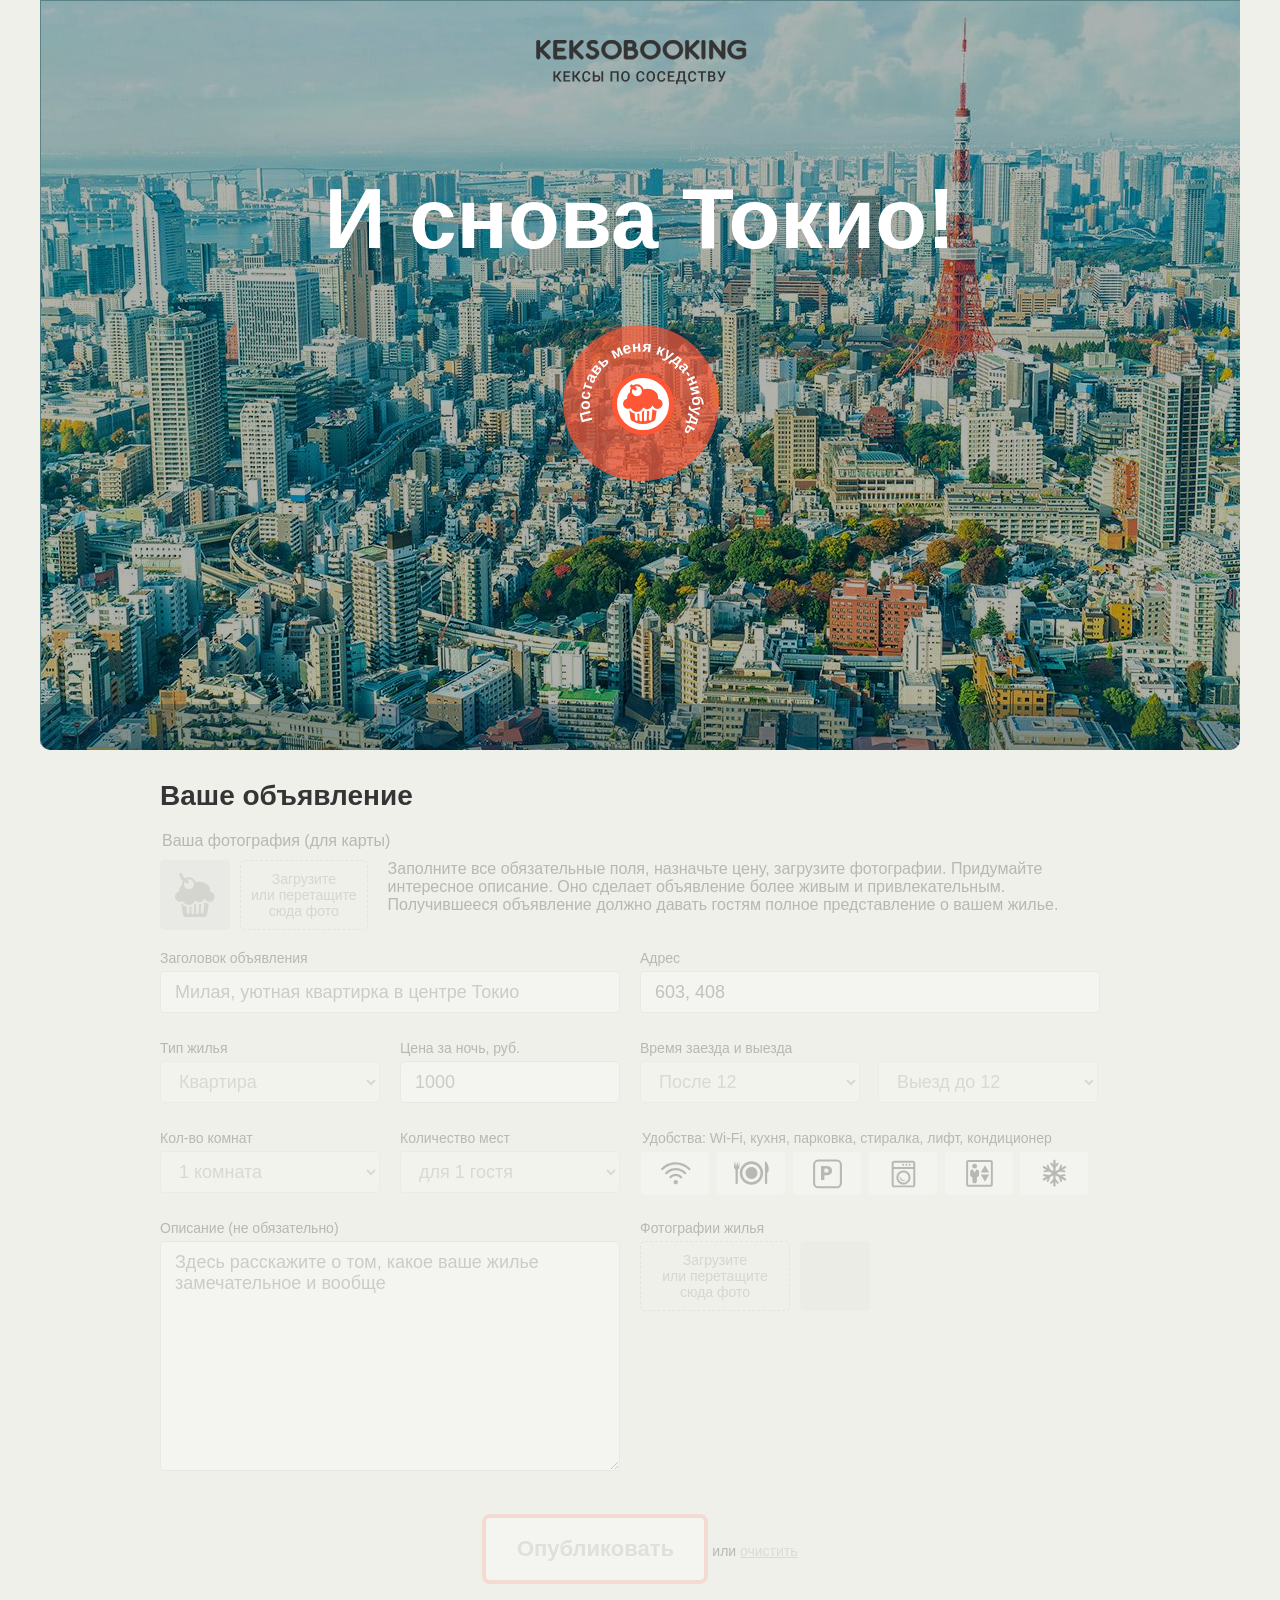
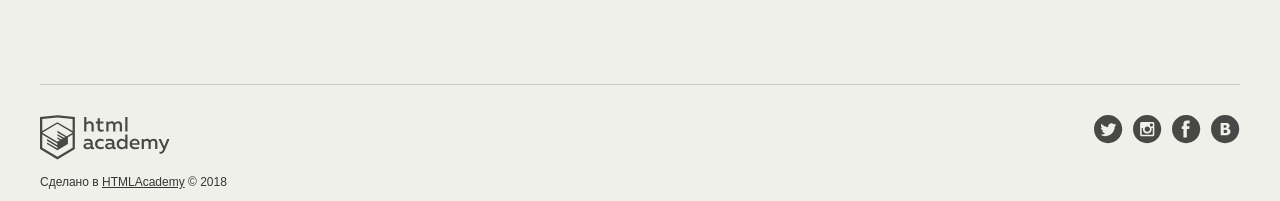
==== commit 49c8e0e7: "Кексобукинг" ====
--- a/index.html
+++ b/index.html
@@ -1,206 +1,263 @@
 <!DOCTYPE html>
 <html lang="ru">
-  <head>
-    <meta charset="UTF-8">
-    <meta name="viewport" content="width=device-width, initial-scale=1.0">
-    <meta http-equiv="X-UA-Compatible" content="ie=edge">
-    <link href="css/style.min.css" rel="stylesheet">
-    <title>HTML Academy: Кэт энерджи</title>
-  </head>
-  <body class="site-wrapper">
-    <div style="display:none">
-      <svg xmlns="http://www.w3.org/2000/svg"><symbol id="s-htmlacademy" viewbox="0 0 60 60"><path d="M30.2 5H30L10.3 7.1v36.2L30 55l19.7-11.7V7.1L30.2 5zm17 36.8L30 52 12.8 41.8V27l17.1 10.2V39l-11.7-7v1.8L30 40.9v1.9l-11.8-7v1.8l11.8 7 11.9-7.1v-7.6l5.3-3.2v15.1zm-.1-17l-4.7 2.8-2.2 1.3-10.3-6.1v1.8l8.8 5.3h-.1l-.2.1-1.3.7-7.3-4.3v1.8l5.8 3.4-1.4.9-4.3-2.6v1.8l2.9 1.7-2.9 1.7-17-10.1 17-10.2 17.2 10zm.1-1.8L29.9 12.8 12.8 23V9.4L30 7.6l17.2 1.8V23z"></path></symbol><symbol id="s-icon-fb-mobile" viewbox="0 0 10 19"><path d="M7.1 19H2v-8.8H0V5.8h1.9c-.1-2 .2-3.4 1.1-4.4C3.8.5 5 .1 6.5 0H10v4.2H7.2c-.1.2-.2.8-.2 1.6h3v4.4H7.1V19zm-4-1h2.8V9.1h2.9V6.8H5.9v-.5c0-1.4 0-2.6.7-3.1l.1-.1h2.1V1H6.5c-1.2.1-2 .4-2.6 1-.8.8-1 2.3-.8 4.2l.1.6H1.1v2.3h2V18z"></path></symbol><symbol id="s-icon-insta-mobile" viewbox="0 0 16 16"><path class="st0" d="M11.8 1C13.6 1 15 2.4 15 4.2v7.7c0 1.7-1.4 3.1-3.1 3.1H4.2C2.4 15 1 13.6 1 11.8V4.2C1 2.4 2.4 1 4.2 1h7.6m0-1H4.2C1.9 0 0 1.9 0 4.2v7.7C0 14.1 1.9 16 4.2 16h7.7c2.3 0 4.2-1.9 4.2-4.2V4.2C16 1.9 14.1 0 11.8 0z"></path><path class="st0" d="M8 4.9c1.7 0 3.1 1.4 3.1 3.1 0 1.7-1.4 3.1-3.1 3.1-1.7 0-3.1-1.4-3.1-3.1 0-1.7 1.4-3.1 3.1-3.1m0-1C5.7 3.9 3.9 5.7 3.9 8s1.8 4.1 4.1 4.1 4.1-1.8 4.1-4.1S10.3 3.9 8 3.9z"></path><circle class="st0" cx="12.3" cy="3.7" r=".9"></circle></symbol><symbol id="s-icon-vk-mobile" viewbox="0 0 22 12"><path d="M17.6 12c-.3 0-.9-.1-1.5-.5-.5-.3-.9-.7-1.3-1.2-.3-.3-.9-.9-1.1-.9-.2.1-.4.7-.3 1.2 0 .1 0 .6-.3.9-.3.3-.8.4-.9.4h-1.4c-.7 0-3.2-.2-5.4-2.3C2.5 7.1.2 2.2.1 2 0 1.6-.1 1.2.2.9c.3-.3.8-.4 1-.4h3.1c.1 0 .4.1.7.3.3.2.4.5.5.6 0 0 .5 1.1 1.1 2 1 1.5 1.4 1.9 1.5 2 .1-.4.2-1.4.1-2.3 0-.4-.1-.8-.2-1-.1-.1-.3-.2-.5-.2l-.6-.5c0-.5.5-.9.9-1.1.5-.2 1.3-.3 2.3-.3h.5c.9 0 1.2.1 1.6.1 1.2.3 1.2 1.3 1.1 2.5v1.6c0 .3 0 .8.1 1 .2-.1.6-.5 1.5-1.9.6-.9 1-1.9 1.1-2.1.1-.3.4-.7 1.2-.7h3.4c.7 0 1.2.2 1.3.7.2.5.1 1.3-1.7 3.5-.3.3-.5.6-.7.9-.5.4-.9 1-.9 1.1 0 .1.5.5.9.9 1.1.9 1.9 1.7 2.2 2.3.4.6.3 1 .2 1.3-.3.7-1.2.7-1.4.8h-2.9zm-3.9-3.7c.7 0 1.2.6 1.8 1.2.4.4.7.8 1.1 1 .5.3 1 .3 1 .3h2.9c.1 0 .3-.1.4-.1 0 0 0-.1-.1-.1-.3-.5-1-1.3-2-2.1-.9-.7-1.3-1.1-1.4-1.7 0-.6.4-1.1 1.2-2.1.2-.2.4-.5.7-.8 1.1-1.4 1.4-2 1.5-2.3h-3.9c0 .4-.5 1.5-1.1 2.4-1.4 2.1-2 2.4-2.5 2.4-.1 0-.3 0-.4-.1-.7-.4-.7-1.4-.7-2.1V2.6c.1-1.3 0-1.3-.3-1.4-.3-.1-.5-.1-1.4-.1H10c-.5 0-1 0-1.4.1l.2.2c.4.5.4 1.5.4 1.7.1 1.3 0 2.9-.7 3.3-.1 0-.2.1-.4.1-.6 0-1.3-.7-2.5-2.5C5 2.9 4.5 1.8 4.5 1.8s0-.1-.1-.1-.2-.1-.2-.1h-3c.4.9 2.5 5 4.8 7.2 2 1.9 4.3 2 4.7 2h1.4s.2 0 .2-.1v-.1c0-.2 0-2 1.2-2.3h.2z"></path></symbol></svg>
-    </div>
-    <header class="main-header main-header--index  container">
-      <div class="main-header__logo energy-logo main-header__logo--closed-menu">
-        <a>
-          <picture>
-            <source media="(min-width: 1300px)" srcset="img/logo-desktop.svg">
-            <source media="(min-width: 768px)" srcset="img/logo-tablet.svg">
-            <img class="energy-logo__img" src="img/logo-mobile.svg" alt="Cat Energy" width="191" height="38">
-          </picture>
-        </a>
-        <button class="energy-logo__menu-close menu-close__button-closed menu-close__button-nojs">
-        <span class="visually-hidden">Закрыть меню</span>
+<head>
+  <meta charset="utf-8">
+  <link rel="stylesheet" href="css/normalize.css">
+  <link rel="stylesheet" href="css/style.css">
+  <link rel="shortcut icon" href="favicon.ico" type="image/x-icon">
+  <title>Кексобукинг</title>
+</head>
+<body>
+
+  <main>
+    <div class="promo">
+      <h1 class="promo__title visually-hidden">Keksobooking. Кексы по соседству</h1>
+      <img src="img/keksobooking.svg" alt="Keksobooking. Кексы по соседству" width="215" height="45">
+    </div>
+
+    <!-- Карта объявлений -->
+    <section class="map map--faded">
+
+      <!-- Метки объявлений -->
+      <div class="map__pins">
+        <div class="map__overlay">
+          <h2 class="map__title">И снова Токио!</h2>
+        </div>
+        <button class="map__pin map__pin--main" style="left: 570px; top: 375px;">
+          <img src="img/muffin-red.svg" width="40" height="44" draggable="false" alt="Метка объявления">
+          <svg viewBox="0 0 70 70" width="156" height="156" aria-label="Метка для поиска жилья">
+            <defs>
+              <path d="M35,35m-23,0a23,23 0 1,1 46,0a23,23 0 1,1 -46,0" id="tophalf" />
+            </defs>
+            <ellipse cx="35" cy="35" rx="35" ry="35" fill="rgba(255, 86, 53, 0.7)" />
+            <text><textPath xlink:href="#tophalf" startOffset="0">Поставь меня куда-нибудь</textPath></text>
+          </svg>
         </button>
       </div>
-      <nav class="">
-        <ul class="main-header__nav site-nav menu-close__closed menu-close__menu-nojs">
-          <li class="site-nav__item">
-            <a class="site-nav__link site-nav__link--index site-nav__link--active site-nav__link--active--index">Главная</a>
-          </li>
-          <li class="site-nav__item">
-            <a class="site-nav__link site-nav__link--index" href="catalog.html">Каталог продукции</a>
-          </li>
-          <li class="site-nav__item">
-            <a class="site-nav__link site-nav__link--index" href="form.html">Подбор программы</a>
-          </li>
-        </ul>
-      </nav>
-    </header>
-    <main class="index-main">
-      <section class="index-main__showcase showcase">
-        <section class="shocase__intro intro container">
-          <span class="intro__title">Функциональное питание для котов</span>
-          <b class="intro__slogan">Занялся собой? Займись котом!</b>
-          <a class="intro__button button" href="form.html">Подобрать программу</a>
-        </section>
-        <div class="showcase__items__wrapper container">
-          <section class="showcase__item showcase-description">
-            <h2 class="showcase-description__title">Похудение</h2>
-            <p class="showcase-description__info">Ваш кот весит больше собаки и почти утратил способность лазить по
-              деревьям? Пора на диету! Cat Energy Slim
-              поможет вашeму питомцу сбросить лишний вес.
-            </p>
-            <a class="showcase-description__link" href="catalog.html#slim">Каталог Slim</a>
-          </section>
-          <section class="showcase__item showcase-description showcase-description--pro">
-            <h2 class="showcase-description__title showcase-description__title--pro">Набор массы</h2>
-            <p class="showcase-description__info">Заработать авторитет среди дворовых котов и даже собак? Серия Cat
-              Energy Pro поможет вашему коту нарастить необходимые мышцы!
-            </p>
-            <a class="showcase-description__link" href="catalog.html#pro">Каталог pro</a>
-          </section>
-        </div>
-      </section>
-      <section class="index-main__example example container">
-        <h2 class="example__title">Как это работает</h2>
-        <ul class="example__list advantages">
-          <li class="advantages__item advantages__item--1">Функциональное питание содержит только полезные питательные
-            вещества.
-          </li>
-          <li class="advantages__item advantages__item--2">Выпускается в виде порошка, который нужно лишь залить кипятком
-            и готово.
-          </li>
-          <li class="advantages__item advantages__item--3">Замените один-два приема обычной еды на наше функциональное
-            питание.
-          </li>
-          <li class="advantages__item advantages__item--4">Уже через месяц наслаждайтесь изменениями к лучшему вашего
-            питомца!
-          </li>
-        </ul>
-      </section>
-      <section class="living-example">
-        <div class="living-example__info-wrapper container">
-          <h3 class="living-example__title">Живой пример</h3>
-          <p class="living-example__info">Борис сбросил 5 кг за 2 месяца, просто заменив свой обычный корм на Cat Energy
-            Slim. Отличный результат без изнуряющих тренировок! При этом он не менял своих привычек и по-прежнему спит по
-            16 часов в день.
-          </p>
-          <div class="living-example__table">
-            <div class="living-example__tr">
-              <div class="living-example__data living-example__data--1">5 кг</div>
-              <div class="living-example__data living-example__data--2">60 дней</div>
+
+      <!-- Фильтрация объявлений -->
+      <div class="map__filters-container">
+        <form action="#" class="map__filters" autocomplete="off">
+          <select name="housing-type" id="housing-type" class="map__filter">
+            <option value="any" selected>Любой тип жилья</option>
+            <option value="palace">Дворец</option>
+            <option value="flat">Квартира</option>
+            <option value="house">Дом</option>
+            <option value="bungalo">Бунгало</option>
+          </select>
+          <select name="housing-price" id="housing-price" class="map__filter">
+            <option value="any" selected>Любая</option>
+            <option value="middle">10000 - 50000&#x20bd;</option>
+            <option value="low">до 10000&#x20bd;</option>
+            <option value="high">от 50000&#x20bd;</option>
+          </select>
+          <select name="housing-rooms" id="housing-rooms" class="map__filter">
+            <option value="any" selected>Любое число комнат</option>
+            <option value="1">Одна комната</option>
+            <option value="2">Две комнаты</option>
+            <option value="3">Три комнаты</option>
+          </select>
+          <select name="housing-guests" id="housing-guests" class="map__filter">
+            <option value="any" selected>Любое число гостей</option>
+            <option value="2">Два гостя</option>
+            <option value="1">Один гость</option>
+            <option value="0">Не для гостей</option>
+          </select>
+          <fieldset id="housing-features" class="map__features">
+            <input type="checkbox" name="features" value="wifi" id="filter-wifi" class="map__checkbox visually-hidden">
+            <label class="map__feature map__feature--wifi" for="filter-wifi">Wi-Fi</label>
+            <input type="checkbox" name="features" value="dishwasher" id="filter-dishwasher" class="map__checkbox visually-hidden">
+            <label class="map__feature map__feature--dishwasher" for="filter-dishwasher">Посудомоечная машина</label>
+            <input type="checkbox" name="features" value="parking" id="filter-parking" class="map__checkbox visually-hidden">
+            <label class="map__feature map__feature--parking" for="filter-parking">Парковка</label>
+            <input type="checkbox" name="features" value="washer" id="filter-washer" class="map__checkbox visually-hidden">
+            <label class="map__feature map__feature--washer" for="filter-washer">Стиральная машина</label>
+            <input type="checkbox" name="features" value="elevator" id="filter-elevator" class="map__checkbox visually-hidden">
+            <label class="map__feature map__feature--elevator" for="filter-elevator">Лифт</label>
+            <input type="checkbox" name="features" value="conditioner" id="filter-conditioner" class="map__checkbox visually-hidden">
+            <label class="map__feature map__feature--conditioner" for="filter-conditioner">Кондиционер</label>
+           </fieldset>
+        </form>
+      </div>
+    </section>
+
+    <!-- Форма объявления -->
+    <section class="notice">
+      <h2 class="notice__title">Ваше объявление</h2>
+      <form class="ad-form ad-form--disabled" method="post" enctype="multipart/form-data" autocomplete="off" action="https://js.dump.academy/keksobooking ">
+        <fieldset class="ad-form-header">
+          <legend class="ad-form-header__title">Ваша фотография (для карты)</legend>
+          <div class="ad-form-header__upload">
+            <div class="ad-form-header__preview">
+              <img src="img/muffin-grey.svg" alt="Аватар пользователя" width="40" height="44">
             </div>
-            <div class="living-example__tr">
-              <div class="living-example__parameter">
-                <span class="living-example__mask">снижение веса</span>
-              </div>
-              <div class="living-example__parameter">
-                <span class=" living-example__mask">затрачено времени</span>
-              </div>
+            <div class="ad-form__field">
+              <input type="file" id="avatar" name="avatar" class="ad-form-header__input visually-hidden">
+              <label class="ad-form-header__drop-zone" for="avatar">Загрузите или&nbsp;перетащите сюда фото</label>
             </div>
+            <p class="ad-form-header__info">Заполните все обязательные поля, назначьте цену, загрузите фотографии. Придумайте интересное описание. Оно сделает объявление более живым и привлекательным. Получившееся объявление должно давать гостям полное представление о вашем жилье.</p>
           </div>
-          <span class="living-example__result"><span>Затраты на питание:</span> <span>15 000 руб.</span></span>
-        </div>
-        <div class="living-example__img-wrapper container">
-          <div class="living-example__img-1-wrapper">
-            <picture>
-              <source type="image/webp" media="(min-width: 1300px)" srcset="img/before-desktop@1x.webp 1x, img/before-desktop@2x.webp 2x">
-              <source type="image/webp" media="(min-width: 768px)" srcset="img/before-tablet@1x.webp 1x, img/before-tablet@2x.webp 2x">
-              <source type="image/webp" srcset="img/before-mobile@1x.webp 1x, img/before-mobile@2x.webp 2x">
-              <source media="(min-width: 1300px)" srcset="img/before-desktop@1x.png 1x, img/before-desktop@2x.png 2x">
-              <source media="(min-width: 768px)" srcset="img/before-tablet@1x.png 1x, img/before-tablet@2x.png 2x">
-              <img class="living-example__img living-example__img--1" src="img/before-mobile@1x.png" srcset="img/before-mobile@2x.png 2x" alt="Толстый кот">
-            </picture>
+        </fieldset>
+        <fieldset class="ad-form__element ad-form__element--wide">
+          <label class="ad-form__label" for="title">Заголовок объявления</label>
+          <input id="title" name="title" type="text" placeholder="Милая, уютная квартирка в центре Токио" required minlength="30" maxlength="100">
+        </fieldset>
+        <fieldset class="ad-form__element ad-form__element--wide">
+          <label class="ad-form__label" for="address">Адрес</label>
+          <input id="address" name="address" type="text" readonly>
+        </fieldset>
+        <fieldset class="ad-form__element">
+          <label class="ad-form__label" for="type">Тип жилья</label>
+          <select id="type" name="type">
+            <option value="bungalo">Бунгало</option>
+            <option value="flat" selected>Квартира</option>
+            <option value="house">Дом</option>
+            <option value="palace">Дворец</option>
+          </select>
+        </fieldset>
+        <fieldset class="ad-form__element">
+          <label class="ad-form__label" for="price">Цена за ночь, руб.</label>
+          <input id="price" name="price" type="number" placeholder="5000" max="1000000" required>
+        </fieldset>
+        <fieldset class="ad-form__element ad-form__element--time">
+          <label class="ad-form__label" for="timein">Время заезда и выезда</label>
+          <select id="timein" name="timein">
+            <option value="12:00" selected>После 12</option>
+            <option value="13:00">После 13</option>
+            <option value="14:00">После 14</option>
+          </select>
+          <select id="timeout" name="timeout" title="Time to go out">
+            <option value="12:00" selected>Выезд до 12</option>
+            <option value="13:00">Выезд до 13</option>
+            <option value="14:00">Выезд до 14</option>
+          </select>
+        </fieldset>
+        <fieldset class="ad-form__element">
+          <label class="ad-form__label" for="room_number">Кол-во комнат</label>
+          <select id="room_number" name="rooms">
+            <option value="1" selected>1 комната</option>
+            <option value="2">2 комнаты</option>
+            <option value="3">3 комнаты</option>
+            <option value="100">100 комнат</option>
+          </select>
+        </fieldset>
+        <fieldset class="ad-form__element">
+          <label class="ad-form__label" for="capacity">Количество мест</label>
+          <select id="capacity" name="capacity">
+            <option value="3">для 3 гостей</option>
+            <option value="2">для 2 гостей</option>
+            <option value="1" selected>для 1 гостя</option>
+            <option value="0">не для гостей</option>
+          </select>
+        </fieldset>
+        <fieldset class="ad-form__element ad-form__element--wide features">
+          <legend>Удобства: Wi-Fi, кухня, парковка, стиралка, лифт, кондиционер</legend>
+          <input type="checkbox" name="features" value="wifi" id="feature-wifi" class="feature__checkbox visually-hidden">
+          <label class="feature feature--wifi" for="feature-wifi">Wi-Fi</label>
+          <input type="checkbox" name="features" value="dishwasher" id="feature-dishwasher" class="feature__checkbox visually-hidden">
+          <label class="feature feature--dishwasher" for="feature-dishwasher">Посудомоечная машина</label>
+          <input type="checkbox" name="features" value="parking" id="feature-parking" class="feature__checkbox visually-hidden">
+          <label class="feature feature--parking" for="feature-parking">Парковка</label>
+          <input type="checkbox" name="features" value="washer" id="feature-washer" class="feature__checkbox visually-hidden">
+          <label class="feature feature--washer" for="feature-washer">Стиральная машина</label>
+          <input type="checkbox" name="features" value="elevator" id="feature-elevator" class="feature__checkbox visually-hidden">
+          <label class="feature feature--elevator" for="feature-elevator">Лифт</label>
+          <input type="checkbox" name="features" value="conditioner" id="feature-conditioner" class="feature__checkbox visually-hidden">
+          <label class="feature feature--conditioner" for="feature-conditioner">Кондиционер</label>
+        </fieldset>
+        <fieldset class="ad-form__element ad-form__element--wide">
+          <label class="ad-form__label" for="description">Описание (не обязательно)</label>
+          <textarea id="description" name="description" placeholder="Здесь расскажите о том, какое ваше жилье замечательное и вообще"></textarea>
+        </fieldset>
+        <fieldset class="ad-form__element ad-form__element--wide">
+          <label class="ad-form__label">Фотографии жилья</label>
+          <div class="ad-form__photo-container">
+            <div class="ad-form__upload">
+              <input type="file" multiple id="images" name="images" class="ad-form__input visually-hidden">
+              <label for="images" class="ad-form__drop-zone">Загрузите или&nbsp;перетащите сюда фото</label>
+            </div>
+            <div class="ad-form__photo"></div>
           </div>
-          <div class="living-example__img-2-wrapper">
-            <picture>
-              <source type="image/webp" media="(min-width: 1300px)" srcset="img/after-desktop@1x.webp 1x, img/before-desktop@2x.webp 2x">
-              <source type="image/webp" media="(min-width: 768px)" srcset="img/after-tablet@1x.webp 1x, img/after-tablet@2x.webp 2x">
-              <source type="image/webp" srcset="img/after-mobile@1x.webp 1x, img/before-mobile@2x.webp 2x">
-              <source media="(min-width: 1300px)" srcset="img/after-desktop@1x.png 1x, img/after-desktop@2x.png 2x">
-              <source media="(min-width: 768px)" srcset="img/after-tablet@1x.png 1x, img/after-tablet@2x.png 2x">
-              <img class="living-example__img living-example__img2" src="#" alt="Тощий кот">
-            </picture>
-          </div>
-          <div class="living-example__slider-buttons">
-            <span class="living-example__description">Было</span>
-            <div class="living-example__button">
-              <span class="visually-hidden">Переключить слайд</span>
-              <div class="living-example__switch">
-                <div class="living-example__img-switch" tabindex="0"></div>
-              </div>
-            </div>
-            <span class="living-example__description">Стало</span>
-          </div>
-        </div>
-      </section>
-      <section class="contacts container">
-        <div class="contacts__text">
-          <h2 class="visually-hidden">Адрес и контакты</h2>
-          <span class="contacts__slogan">приглашаем<br> к сотрудничеству дилеров!</span>
-          <span class="contacts__address">ул. Большая<br> Конюшенная, д. 19/8<br> <span class="contacts__address-city">Санкт-Петербург</span></span>
-        </div>
-        <iframe src="https://yandex.ru/map-widget/v1/-/CBBK7YvfGC"></iframe>
-        <div class="contacts__map-wrapper">
-          <picture>
-            <source type="image/webp" media="(min-width: 1300px)" srcset="img/bg-map-desktop@1x.webp 1x, img/bg-map-desktop@2x.webp 2x">
-            <source type="image/webp" media="(min-width: 768px)" srcset="img/bg-map-tablet@1x.webp 1x, img/bg-map-tablet@2x.webp 2x">
-            <source type="image/webp" srcset="img/bg-map-mobile@1x.webp 1x, img/bg-map-mobile@2x.webp 2x">
-            <source media="(min-width: 1300px)" srcset="img/bg-map-desktop@1x.png 1x, img/bg-map-desktop@2x.png 2x">
-            <source media="(min-width: 768px)" srcset="img/bg-map-tablet@1x.png 1x, img/bg-map-tablet@2x.png 2x">
-            <img class="contacts__map" src="img/bg-map-mobile@1x.png" srcset="img/bg-map-mobile@2x.png 2x" alt="Карта">
-          </picture>
-        </div>
-      </section>
-    </main>
-    <footer class="main-footer container">
-      <div class="main-footer__logo energy-logo">
-        <img class="main-footer__logo-img" src="img/logo-footer.svg" alt="Cat Energy" width="130" height="27">
+        </fieldset>
+        <fieldset class="ad-form__element ad-form__element--submit">
+          <button class="ad-form__submit" type="submit">Опубликовать</button>
+          или <button class="ad-form__reset" type="reset">очистить</button>
+        </fieldset>
+      </form>
+    </section>
+  </main>
+
+  <footer class="footer container">
+    <div class="footer__copyright copyright">
+      <a class="copyright__link copyright__link--image" href="https://htmlacademy.ru/intensive/javascript">
+        <img src="img/htmla-logo.svg" width="130" height="45" alt="HTML Academy" class="copyright__logo">
+      </a>
+      <p>Сделано в <a class="copyright__link copyright__link--text" href="https://htmlacademy.ru/intensive/javascript">HTMLAcademy</a> &copy; 2018</p>
+    </div>
+    <ul class="footer__contacts contacts">
+      <li><a href="https://twitter.com/htmlacademy_ru" class="contacts__link contacts__link--twitter">Twitter</a></li>
+      <li><a href="https://www.instagram.com/htmlacademy/" class="contacts__link contacts__link--instagram">Instagtam</a></li>
+      <li><a href="https://www.facebook.com/htmlacademy" class="contacts__link contacts__link--facebook">Facebook</a></li>
+      <li><a href="https://vk.com/htmlacademy" class="contacts__link contacts__link--vk">VK</a></li>
+    </ul>
+  </footer>
+
+  <!-- Модальное окно с информацией об объявлении -->
+  <template id="card">
+    <article class="map__card popup">
+      <img src="img/avatars/user01.png" class="popup__avatar" width="70" height="70" alt="Аватар пользователя">
+      <button type="button" class="popup__close">Закрыть</button>
+      <h3 class="popup__title">Уютное гнездышко для молодоженов</h3>
+      <p class="popup__text popup__text--address">102-0082 Tōkyō-to, Chiyoda-ku, Ichibanchō, 14−3</p>
+      <p class="popup__text popup__text--price">5200&#x20bd;<span>/ночь</span></p>
+      <h4 class="popup__type">Квартира</h4>
+      <p class="popup__text popup__text--capacity">2 комнаты для 3 гостей</p>
+      <p class="popup__text popup__text--time">Заезд после 14:00, выезд до 10:00</p>
+      <ul class="popup__features">
+        <li class="popup__feature popup__feature--wifi"></li>
+        <li class="popup__feature popup__feature--dishwasher"></li>
+        <li class="popup__feature popup__feature--parking"></li>
+        <li class="popup__feature popup__feature--washer"></li>
+        <li class="popup__feature popup__feature--elevator"></li>
+        <li class="popup__feature popup__feature--conditioner"></li>
+      </ul>
+      <p class="popup__description">Великолепная квартира-студия в центре Токио. Подходит как туристам, так и бизнесменам. Квартира полностью укомплектована и недавно отремонтирована.</p>
+      <div class="popup__photos">
+        <img src="" class="popup__photo" width="45" height="40" alt="Фотография жилья">
       </div>
-      <section class="main-footer__social">
-        <h3 class="visually-hidden">Мы в социальных сетях</h3>
-        <ul class="main-footer__social-list social-list">
-          <li class="social-list__item">
-            <a class="social-list__vk" href="#">
-              <span class="visually-hidden">Вконтакте</span>
-              <svg class="social-list__icon social-list__icon--vk" width="22" height="12">
-                <use xlink:href="#s-icon-vk-mobile"></use>
-              </svg>
-            </a>
-          </li>
-          <li class="social-list__item">
-            <a class="social-list__inst" href="#">
-              <span class="visually-hidden">Инстаграм</span>
-              <svg class="social-list__icon social-list__icon--inst" width="16" height="16">
-                <use xlink:href="#s-icon-insta-mobile"></use>
-              </svg>
-            </a>
-          </li>
-          <li class="social-list__item">
-            <a class="social-list__fb" href="#">
-              <span class="visually-hidden">Фэйсбук</span>
-              <svg class="social-list__icon social-list__icon--fb" width="10" height="19">
-                <use xlink:href="#s-icon-fb-mobile"></use>
-              </svg>
-            </a>
-          </li>
-        </ul>
-      </section>
-      <section class="main-footer__copyright academy">
-        <h3 class="visually-hidden">Правообладатели</h3>
-        <a class="academy__link" href="https://htmlacademy.ru/intensive/adaptive">HTML Academy</a>
-        <div class="academy__logo-block">
-          <a href="https://htmlacademy.ru/intensive/adaptive">
-            <svg class="academy__img" width="40" height="40">
-              <use xlink:href="#s-htmlacademy"></use>
-            </svg>
-          </a>
-        </div>
-      </section>
-    </footer>
-    <script src="js/script.js"></script>
-    <script src="js/picturefill.min.js"></script>
-  </body>
+    </article>
+  </template>
+
+  <!-- Метка объявления -->
+  <template id="pin">
+    <button type="button" class="map__pin" style="left: 200px; top: 400px;"><img src="img/avatars/user07.png" width="40" height="40" draggable="false" alt="Метка объявления"></button>
+  </template>
+
+  <!-- Сообщение об успешном создании объявления -->
+  <template id="success">
+    <div class="success">
+      <p class="success__message">Ваше объявление<br>успешно размещено!</p>
+    </div>
+  </template>
+
+  <!-- Сообщение об ошибке создания объеявления -->
+  <template id="error">
+    <div class="error">
+      <p class="error__message">Ошибка загрузки объявления</p>
+      <button class="error__button" href="#">Попробовать снова</button>
+    </div>
+  </template>
+  <script src="js/constants.js"></script>
+  <script src="js/backend.js"></script>
+  <script src="js/photos.js"></script>
+  <script src="js/debounce.js"></script>
+  <script src="js/utilities.js"></script>
+  <script src="js/render-pin.js"></script>
+  <script src="js/render-card.js"></script>
+  <script src="js/map.js"></script>
+  <script src="js/moving-pin.js"></script>
+  <script src="js/form.js"></script>
+  <script src="js/map-filters.js"></script>
+
+</body>
 </html>
--- a/css/style.css
+++ b/css/style.css
@@ -0,0 +1,1255 @@
+/* Общие стили. Каркас
+   ========================================================================== */
+
+@font-face {
+  font-family: "Roboto";
+  src: url("../fonts/Roboto-Bold.woff2") format("woff2"),
+      url("../fonts/Roboto-Bold.woff") format("woff");
+  font-weight: 900;
+  font-style: normal;
+  font-display: swap;
+}
+
+@font-face {
+  font-family: "Roboto";
+  src: url("../fonts/Roboto-Regular.woff2") format("woff2"),
+      url("../fonts/Roboto-Regular.woff") format("woff");
+  font-weight: 400;
+  font-style: normal;
+  font-display: swap;
+}
+
+@font-face {
+  font-family: "Roboto";
+  src: url("../fonts/Roboto-Medium.woff2") format("woff2"),
+      url("../fonts/Roboto-Medium.woff") format("woff");
+  font-weight: 500;
+  font-style: normal;
+  font-display: swap;
+}
+
+*,
+*::before,
+*::after {
+  -webkit-box-sizing: border-box;
+          box-sizing: border-box;
+}
+
+.content-box-component {
+  -webkit-box-sizing: content-box;
+          box-sizing: content-box;
+}
+
+.visually-hidden {
+  position: absolute;
+
+  width: 1px;
+  height: 1px;
+  margin: -1px;
+  border: 0;
+  padding: 0;
+
+  white-space: nowrap;
+
+  -webkit-clip-path: inset(100%);
+
+          clip-path: inset(100%);
+  clip: rect(0 0 0 0);
+  overflow: hidden;
+}
+
+.hidden {
+  display: none;
+}
+
+body {
+  max-width: 1200px;
+  margin: 0 auto;
+
+  color: #353535;
+  font-family: "Roboto", "Arial", sans-serif;
+  font-size: 16px;
+
+  background-color: #f0f0ea;
+}
+
+fieldset {
+  margin: 0;
+  padding: 0;
+
+  border: 0;
+}
+
+.ad-form__photo img {
+  max-width: 100%;
+  height: auto;
+}
+
+
+/* Карта с объявлениями
+   ========================================================================== */
+
+.promo {
+  position: absolute;
+  z-index: 1;
+  top: 40px;
+  left: 50%;
+
+  width: 211px;
+  height: 45px;
+
+  -webkit-transform: translateX(-50%);
+      -ms-transform: translateX(-50%);
+          transform: translateX(-50%);
+}
+
+.map {
+  position: relative;
+  display: -webkit-box;
+  display: -ms-flexbox;
+  display: flex;
+  -webkit-box-align: end;
+      -ms-flex-align: end;
+          align-items: flex-end;
+  -webkit-box-orient: vertical;
+  -webkit-box-direction: normal;
+      -ms-flex-direction: column;
+          flex-direction: column;
+
+  overflow: hidden;
+  height: 750px;
+
+  background-color: #82bcc0;
+  background-image: url("../img/map.jpg");
+  background-repeat: no-repeat;
+  background-position: center bottom;
+
+  border-radius: 0 0 10px 10px;
+}
+
+.map__pins {
+  position: relative;
+  width: 100%;
+  -webkit-box-flex: 1;
+      -ms-flex-positive: 1;
+          flex-grow: 1;
+}
+
+.map__overlay {
+  position: absolute;
+
+  width: 100%;
+  height: 100%;
+
+  -webkit-transition: opacity 300ms ease-in;
+  -o-transition: opacity 300ms ease-in;
+  transition: opacity 300ms ease-in;
+
+  opacity: 0;
+  background-color: rgba(0, 0, 0, 0.3);
+}
+
+.map__title {
+  width: 100%;
+  margin: 0;
+  padding: 0;
+  margin-top: 170px;
+
+  font-size: 85px;
+  font-weight: 700;
+  text-align: center;
+  color: #ffffff;
+}
+
+.map--faded .map__overlay {
+  opacity: 1;
+}
+
+
+/**
+ * Метка объявления
+ */
+
+.map__pin {
+  position: absolute;
+  z-index: 1;
+
+  width: 50px;
+  height: 70px;
+  margin: 0;
+  padding: 0;
+
+  border: 0;
+  background: none;
+}
+
+.map__pin:focus {
+  outline: none;
+  -webkit-filter: drop-shadow(0 0 5px red);
+          filter: drop-shadow(0 0 5px red);
+}
+
+.map__pin img {
+  position: absolute;
+  z-index: 1;
+
+  top: 5px;
+  left: 0;
+  right: 0;
+  margin: auto;
+
+  border-radius: 50%;
+}
+
+.map__pin:not(.map__pin--main)::after {
+  content: "";
+  position: absolute;
+
+  width: 50px;
+  height: 70px;
+
+  top: 0;
+  left: 0;
+
+  background-image: url("../img/pins.svg");
+  background-repeat: no-repeat;
+  background-position: 0 -9px;
+}
+
+.map__pin:not(.map__pin--main):hover::after,
+.map__pin:not(.map__pin--main):active::after,
+.map__pin--active:not(.map__pin--main)::after {
+  background-position: 0 -88px;
+}
+
+.map__pin:active img,
+.map__pin--active img {
+  -webkit-box-shadow: 0 0 15px 15px rgba(255, 86, 53, 0.7);
+          box-shadow: 0 0 15px 15px rgba(255, 86, 53, 0.7);
+}
+
+.map__pin--main {
+  width: 65px;
+  height: 65px;
+
+  cursor: move;
+}
+
+.map__pin--main img {
+  position: relative;
+  z-index: 1;
+
+  padding: 2px 6px 6px;
+
+  -webkit-transform: translateY(-7px);
+      -ms-transform: translateY(-7px);
+          transform: translateY(-7px);
+
+  border: solid 5px #ff5635;
+  border-radius: 50%;
+  background-color: #ffffff;
+
+  -webkit-box-sizing: content-box;
+          box-sizing: content-box;
+}
+
+.map__pin--main:active img,
+.map__pin--main--active img {
+  background-color: #ffffff;
+}
+
+.map__pin--main svg {
+  position: absolute;
+  z-index: 0;
+  top: -50px;
+  left: -47px;
+
+  width: 156px;
+  height: 156px;
+
+  -webkit-transition: -webkit-transform 300ms ease-in;
+  transition: -webkit-transform 300ms ease-in;
+  -o-transition: transform 300ms ease-in;
+  transition: transform 300ms ease-in;
+  transition: transform 300ms ease-in, -webkit-transform 300ms ease-in;
+  -webkit-transform: rotate(120deg) scale(0);
+      -ms-transform: rotate(120deg) scale(0);
+          transform: rotate(120deg) scale(0);
+  -webkit-transform-origin: 78px 78px;
+      -ms-transform-origin: 78px 78px;
+          transform-origin: 78px 78px;
+}
+
+.map__pin--main:hover ellipse {
+  fill: rgba(255, 86, 53, 0.9);
+}
+
+.map__pin--main::after {
+  position: absolute;
+  top: 100%;
+  left: 50%;
+
+  width: 0;
+  height: 0;
+
+  content: "";
+
+  border: solid 5px transparent;
+  border-top: solid 18px #fff;
+  border-bottom: 0;
+
+  -webkit-transition: -webkit-transform 300ms ease-in;
+  transition: -webkit-transform 300ms ease-in;
+  -o-transition: transform 300ms ease-in;
+  transition: transform 300ms ease-in;
+  transition: transform 300ms ease-in, -webkit-transform 300ms ease-in;
+  -webkit-transform: translate(-50%, -6px);
+      -ms-transform: translate(-50%, -6px);
+          transform: translate(-50%, -6px);
+
+  border-top-width: 22px;
+  border-top-color: #ff5635;
+}
+
+.map--faded .map__pin--main svg {
+  -webkit-transform: rotate(-20deg) scale(1);
+      -ms-transform: rotate(-20deg) scale(1);
+          transform: rotate(-20deg) scale(1);
+}
+
+.map--faded .map__pin--main::after {
+  -webkit-transform: translate(-50%, -30px);
+      -ms-transform: translate(-50%, -30px);
+          transform: translate(-50%, -30px);
+}
+
+.map__pin--main text {
+  font-size: 7px;
+  font-weight: 700;
+
+  fill: #ffffff;
+}
+
+
+/**
+ * Фильтры объявления
+ */
+
+.map__filters-container {
+  width: 100%;
+  background-color: rgba(3, 28, 45, 0.5);
+}
+
+.map__filters {
+  display: -webkit-box;
+  display: -ms-flexbox;
+  display: flex;
+  -webkit-box-align: center;
+      -ms-flex-align: center;
+          align-items: center;
+  -webkit-box-pack: center;
+      -ms-flex-pack: center;
+          justify-content: center;
+
+  width: 960px;
+  height: 46px;
+  margin: 0 auto;
+
+  -webkit-transition: opacity 300ms ease-in;
+  -o-transition: opacity 300ms ease-in;
+  transition: opacity 300ms ease-in;
+
+  opacity: 1;
+}
+
+.map--faded .map__filters {
+  opacity: 0;
+}
+
+.map__filter {
+  height: 30px;
+  margin-right: 10px;
+
+  font-size: 14px;
+  vertical-align: middle;
+  cursor: pointer;
+
+  border: 1px solid transparent;
+}
+
+.map__filter:hover {
+  border: 1px solid #ffaa99;
+}
+
+.map__filter:focus {
+  outline: none;
+  -webkit-box-shadow: 0 0 2px 2px #ff6547;
+          box-shadow: 0 0 2px 2px #ff6547;
+}
+
+.map__feature {
+  display: inline-block;
+  overflow: hidden;
+
+  width: 30px;
+  height: 28px;
+
+  font-size: 0;
+  vertical-align: middle;
+  cursor: pointer;
+
+  background-color: #f8f8f8;
+  background-image: url("../img/sprite-feature.svg");
+  background-position: center;
+  background-repeat: no-repeat;
+  background-size: 25px 345px;
+
+  border-radius: 3px;
+}
+
+.map__feature--wifi {
+  background-position: 2px 5px;
+}
+
+.map__checkbox:checked + .map__feature--wifi {
+  background-position: 2px -172px;
+}
+
+.map__feature--dishwasher {
+  background-position: 2px -25px;
+}
+
+.map__checkbox:checked + .map__feature--dishwasher {
+  background-position: 2px -202px;
+}
+
+.map__feature--parking {
+  background-position: 3px -55px;
+}
+
+.map__checkbox:checked + .map__feature--parking {
+  background-position: 2px -232px;
+}
+
+.map__feature--washer {
+  background-position: 2px -85px;
+}
+
+.map__checkbox:checked + .map__feature--washer {
+  background-position: 2px -262px;
+}
+
+.map__feature--elevator {
+  background-position: 2px -143px;
+}
+
+.map__checkbox:checked + .map__feature--elevator {
+  background-position: 2px -321px;
+}
+
+.map__feature--conditioner {
+  background-position: 3px -114px;
+}
+
+.map__checkbox:checked + .map__feature--conditioner {
+  background-position: 2px -291px;
+}
+
+.map__feature:hover {
+  -webkit-box-shadow: inset 0 0 0 1px #ffaa99;
+          box-shadow: inset 0 0 0 1px #ffaa99;
+}
+
+.map__feature:focus,
+.map__checkbox:focus + .map__feature {
+   -webkit-box-shadow: 0 0 2px 2px #ff6547;
+           box-shadow: 0 0 2px 2px #ff6547;
+ }
+
+.map__feature:active {
+  -webkit-box-shadow: none;
+          box-shadow: none;
+  background-color: #ff6547;
+}
+
+.map__checkbox:checked + .map__feature {
+  background-color: #ff6547;
+  -webkit-box-shadow: 0 1px 3px rgba(0, 0, 0, 0.2) inset;
+          box-shadow: 0 1px 3px rgba(0, 0, 0, 0.2) inset;
+}
+
+
+/* Форма для публикации объявления
+   ========================================================================== */
+
+.notice {
+  margin: 0 120px;
+  padding: 30px 0;
+}
+
+.notice__title {
+  margin-top: 0;
+  margin-bottom: 20px;
+
+  font-size: 28px;
+  font-weight: 700;
+}
+
+.ad-form {
+  display: -webkit-box;
+  display: -ms-flexbox;
+  display: flex;
+  -ms-flex-wrap: wrap;
+      flex-wrap: wrap;
+
+  width: 100%;
+}
+
+.ad-form--disabled {
+  opacity: 0.3;
+}
+
+.ad-form-header {
+  width: 100%;
+  padding-bottom: 20px;
+}
+
+.ad-form-header__title {
+  margin-bottom: 10px;
+}
+
+.ad-form-header__upload {
+  display: -webkit-box;
+  display: -ms-flexbox;
+  display: flex;
+  -webkit-box-align: center;
+      -ms-flex-align: center;
+          align-items: center;
+}
+
+.ad-form-header__preview {
+  display: -webkit-box;
+  display: -ms-flexbox;
+  display: flex;
+  -webkit-box-align: center;
+      -ms-flex-align: center;
+          align-items: center;
+
+  margin-right: 10px;
+  padding: 0 15px;
+
+  width: 70px;
+  height: 70px;
+
+  text-align: center;
+
+  border-radius: 5px;
+  background-color: #dadada;
+}
+
+.ad-form__field {
+  display: -webkit-box;
+  display: -ms-flexbox;
+  display: flex;
+  width: 150px;
+}
+
+.ad-form-header__info {
+    margin-top: 0;
+    margin-left: 20px;
+}
+
+.ad-form-header__drop-zone {
+  height: 70px;
+  padding: 10px 10px 5px;
+
+  text-align: center;
+  font-size: 14px;
+  color: #999999;
+
+  border: dashed 1px #c7c7c7;
+  border-radius: 5px;
+
+  cursor: pointer;
+}
+
+.ad-form-header__drop-zone:hover {
+  color: #ff5635;
+}
+
+.ad-form-header__drop-zone:focus,
+.ad-form-header__input:focus + .form-header__drop-zone {
+  color: #ff5635;
+  -webkit-box-shadow: 0 0 2px 2px #ff6547;
+          box-shadow: 0 0 2px 2px #ff6547;
+}
+
+.ad-form__element {
+  -ms-flex-preferred-size: 25%;
+      flex-basis: 25%;
+  min-height: 90px;
+
+  font-size: 14px;
+}
+
+.ad-form__element--wide {
+  -ms-flex-preferred-size: 50%;
+      flex-basis: 50%;
+  max-width: 50%;
+}
+
+.ad-form__label {
+  display: block;
+  padding-bottom: 5px;
+}
+
+.ad-form__element input,
+.ad-form__element select,
+.ad-form__element textarea {
+  width: calc(100% - 20px);
+
+  font-family: "Roboto", "Arial", sans-serif;
+  font-size: 18px;
+
+  height: 42px;
+  padding-left: 14px;
+
+  background-color: white;
+  border: 1px solid #d9d9d3;
+  border-radius: 4px;
+}
+
+.ad-form__element input:hover,
+.ad-form__element select:hover,
+.ad-form__element textarea:hover {
+  border-color: #ffaa99;
+}
+
+.ad-form__element input:focus,
+.ad-form__element select:focus,
+.ad-form__element textarea:focus {
+  outline: none;
+  -webkit-box-shadow: 0 0 2px 2px #ff6547;
+          box-shadow: 0 0 2px 2px #ff6547;
+}
+
+.ad-form__element--time {
+  -ms-flex-preferred-size: 50%;
+      flex-basis: 50%;
+}
+
+.ad-form__element--time select {
+  width: calc(50% - 20px);
+}
+
+.ad-form__element--time select:first-of-type {
+  margin-right: 14px;
+}
+
+.features legend {
+  padding-bottom: 5px;
+}
+
+.feature {
+  display: inline-block;
+  vertical-align: middle;
+
+  width: 70px;
+  height: 45px;
+  margin-right: 2px;
+
+  font-size: 0;
+
+  border: solid 1px #eee;
+  border-radius: 3px;
+
+  background-color: #fafafa;
+  background-image: url("../img/sprite-feature.svg");
+  background-position: center;
+  background-repeat: no-repeat;
+  background-size: 35px 600px;
+
+  cursor: pointer;
+}
+
+.feature:hover {
+  -webkit-box-shadow: inset 0 0 0 1px #ffaa99;
+          box-shadow: inset 0 0 0 1px #ffaa99;
+}
+
+.feature:active {
+  -webkit-box-shadow: none;
+          box-shadow: none;
+  background-color: #ff6547;
+}
+
+.features .feature__checkbox {
+  width: auto;
+}
+
+.feature:focus,
+.feature__checkbox:focus + .feature {
+  -webkit-box-shadow: 0 0 2px 2px #ff6547;
+          box-shadow: 0 0 2px 2px #ff6547;
+}
+
+.feature__checkbox:checked + .feature {
+  background-color: #ff6547;
+  -webkit-box-shadow: 0 1px 3px rgba(0, 0, 0, 0.2) inset;
+          box-shadow: 0 1px 3px rgba(0, 0, 0, 0.2) inset;
+}
+
+.feature--wifi {
+  background-position: 17px -50px;
+}
+
+.feature--dishwasher {
+  background-position: 17px -92px;
+}
+
+.feature--parking {
+  background-position: 17px -134px;
+}
+
+.feature--washer {
+  background-position: 17px -175px;
+}
+
+.feature--elevator {
+  background-position: 17px -258px;
+}
+
+.feature--conditioner {
+  background-position: 17px -217px;
+}
+
+.feature__checkbox:checked + .feature {
+  background-color: #ff5635;
+}
+
+.feature__checkbox:checked + .feature--wifi {
+  background-position: 17px -297px;
+}
+
+.feature__checkbox:checked + .feature--dishwasher {
+  background-position: 17px -339px;
+}
+
+.feature__checkbox:checked + .feature--parking {
+  background-position: 17px -382px;
+}
+
+.feature__checkbox:checked + .feature--washer {
+  background-position: 17px -423px;
+}
+
+.feature__checkbox:checked + .feature--elevator {
+  background-position: 17px -505px;
+}
+
+.feature__checkbox:checked + .feature--conditioner {
+  background-position: 17px -464px;
+}
+
+.ad-form textarea {
+  width: calc(100% - 20px);
+  max-width: calc(100% - 20px);
+  min-height: 230px;
+
+  padding-top: 10px;
+}
+
+.ad-form__photo-container {
+  display: -webkit-box;
+  display: -ms-flexbox;
+  display: flex;
+  -ms-flex-wrap: wrap;
+      flex-wrap: wrap;
+}
+
+.ad-form__upload {
+  display: -webkit-box;
+  display: -ms-flexbox;
+  display: flex;
+  margin-right: 10px;
+
+  width: 150px;
+  min-height: 70px;
+}
+
+.ad-form__upload .ad-form__input {
+  width: auto;
+}
+
+.ad-form__upload:last-of-type {
+  margin-right: 0;
+}
+
+.ad-form__drop-zone {
+  height: 70px;
+  padding: 10px 10px 5px;
+
+  text-align: center;
+  font-size: 14px;
+  color: #999999;
+
+  border: dashed 1px #c7c7c7;
+  border-radius: 5px;
+
+  cursor: pointer;
+}
+
+.ad-form__drop-zone:hover {
+  color: #ff5635;
+}
+
+.ad-form__drop-zone:focus,
+.ad-form__input:focus + .ad-form__drop-zone {
+  color: #ff5635;
+  -webkit-box-shadow: 0 0 2px 2px #ff6547;
+          box-shadow: 0 0 2px 2px #ff6547;
+}
+
+.ad-form__photo {
+  margin-right: 10px;
+  margin-bottom: 10px;
+
+  width: 70px;
+  height: 70px;
+
+  background-color: #e4e4de;
+  border-radius: 5px;
+}
+
+.ad-form__element--submit {
+  -ms-flex-preferred-size: 100%;
+      flex-basis: 100%;
+  padding: 40px 0;
+
+  text-align: center;
+}
+
+.ad-form__submit {
+  font-size: 22px;
+  font-weight: 700;
+
+  -webkit-box-sizing: content-box;
+          box-sizing: content-box;
+
+  width: 206px;
+  height: 60px;
+
+  background-color: white;
+  border: 4px solid #ffaa99;
+  border-radius: 8px;
+}
+
+.ad-form__submit:hover,
+.ad-form__submit:focus {
+  border-color: #ff6d51;
+}
+
+.ad-form__submit:focus {
+  outline: none;
+}
+
+.ad-form__submit:active {
+  outline: none;
+
+  color: white;
+  border-color: #ff6d51;
+  background-color: #ff6d51;
+}
+
+.ad-form__reset {
+  margin: 0;
+  padding: 0;
+
+  font-size: 14px;
+  text-decoration: underline;
+
+  border: 0;
+  background: none;
+  cursor: pointer;
+}
+
+.ad-form__reset:focus {
+  outline: none;
+  -webkit-box-shadow: 0 0 2px 2px #ff6547;
+          box-shadow: 0 0 2px 2px #ff6547;
+}
+
+
+/* Футер
+   ========================================================================== */
+
+.footer {
+  margin-top: 30px;
+  padding-top: 30px;
+  border-top: solid 1px #cccccc;
+
+  display: -webkit-box;
+  display: -ms-flexbox;
+  display: flex;
+  -webkit-box-align: start;
+      -ms-flex-align: start;
+          align-items: flex-start;
+  -webkit-box-pack: justify;
+      -ms-flex-pack: justify;
+          justify-content: space-between;
+}
+
+.copyright {
+  font-size: 12px;
+}
+
+.copyright__link--image {
+  display: block;
+}
+
+.copyright__link:hover {
+  opacity: 0.6;
+}
+
+.copyright__link:focus {
+  outline: none;
+  -webkit-box-shadow: 0 0 2px 2px #ff6547;
+          box-shadow: 0 0 2px 2px #ff6547;
+}
+
+.copyright__link--text {
+  color: #353535;
+}
+
+.footer__contacts {
+  background-color: inherit;
+}
+
+.contacts {
+  margin: 0;
+  padding: 0;
+  list-style: none;
+
+  display: -webkit-box;
+  display: -ms-flexbox;
+  display: flex;
+}
+
+.contacts__link {
+  display: block;
+
+  width: 29px;
+  height: 29px;
+  margin-left: 10px;
+
+  font-size: 0;
+
+  background-image: url("../img/sprite-social.svg");
+  background-repeat: no-repeat;
+  background-size: 29px 274px;
+
+  cursor: pointer;
+}
+
+.contacts__link:focus {
+  outline: none;
+  -webkit-box-shadow: 0 0 2px 2px #ff6547;
+          box-shadow: 0 0 2px 2px #ff6547;
+}
+
+.contacts__link--twitter {
+  background-position: 0 0;
+}
+
+.contacts__link--instagram {
+  background-position: 0 -35px;
+}
+
+.contacts__link--facebook {
+  background-position: 0 -70px;
+}
+
+.contacts__link--vk {
+  background-position: 0 -105px;
+}
+
+.contacts__link--twitter:hover,
+.contacts__link--twitter:focus {
+  background-position: 0 -140px;
+}
+
+.contacts__link--instagram:hover,
+.contacts__link--instagram:focus {
+  background-position: 0 -175px;
+}
+
+.contacts__link--facebook:hover,
+.contacts__link--facebook:focus {
+  background-position: 0 -210px;
+}
+
+.contacts__link--vk:hover,
+.contacts__link--vk:focus {
+  background-position: 0 -245px;
+}
+
+.contacts__link:focus {
+  -webkit-box-shadow: 0 0 2px 2px #ff6547;
+          box-shadow: 0 0 2px 2px #ff6547;
+}
+
+
+/* Вспомогательные экраны
+   ========================================================================== */
+
+/**
+ * Карточка объявления
+ */
+
+.map__card {
+  position: absolute;
+  z-index: 2;
+  top: 150px;
+  left: 20px;
+
+  padding: 10px 10px 20px;
+  width: 230px;
+
+  font-size: 12px;
+
+  border-radius: 5px;
+  background-color: #ffffff;
+}
+
+.popup__avatar {
+  position: absolute;
+  bottom: 100%;
+  left: 0;
+
+  margin-bottom: 10px;
+}
+
+.popup__close {
+  position: absolute;
+  bottom: 100%;
+  right: 0;
+
+  padding: 0;
+
+  font-size: 0;
+
+  border: 0;
+  background: none;
+}
+
+.popup__close:active {
+  -webkit-transform: translate(1px, 1px);
+      -ms-transform: translate(1px, 1px);
+          transform: translate(1px, 1px);
+}
+
+.popup__close:focus {
+  outline: none;
+  -webkit-box-shadow: 0 0 10px 3px #ff6547;
+          box-shadow: 0 0 10px 3px #ff6547;
+}
+
+.popup__close::after {
+  font-size: 50px;
+  line-height: 40px;
+
+  display: block;
+  content: "×";
+
+  color: #000000;
+}
+
+.popup__title {
+  margin: 0;
+  margin-bottom: 10px;
+
+  font-size: 16px;
+  line-height: 18px;
+}
+
+.popup__text {
+  margin: 0;
+  margin-bottom: 10px;
+}
+
+.popup__text--price {
+  font-size: 22px;
+  font-weight: 700;
+}
+
+.popup__price span {
+  font-size: 16px;
+}
+
+.popup__type {
+  margin: 0;
+  margin-bottom: 5px;
+}
+
+.popup__text--capacity {
+  margin-bottom: 0;
+}
+
+.popup__features {
+  margin: 0;
+  padding: 0;
+
+  list-style: none;
+}
+
+.popup__features {
+  margin-bottom: 10px;
+}
+
+.popup__feature {
+  display: inline-block;
+  overflow: hidden;
+
+  width: 30px;
+  height: 28px;
+
+  font-size: 0;
+
+  background-image: url("../img/sprite-feature.svg");
+  background-position: center;
+  background-repeat: no-repeat;
+  background-size: 25px 345px;
+}
+
+.popup__feature--wifi {
+  background-position: 2px 5px;
+}
+
+.popup__feature--dishwasher {
+  background-position: 2px -25px;
+}
+
+.popup__feature--parking {
+  background-position: 3px -55px;
+}
+
+.popup__feature--washer {
+  background-position: 2px -85px;
+}
+
+.popup__feature--elevator {
+  background-position: 2px -143px;
+}
+
+.popup__feature--conditioner {
+  background-position: 3px -114px;
+}
+
+.popup__photos {
+  display: -webkit-box;
+  display: -ms-flexbox;
+  display: flex;
+  -webkit-box-align: center;
+      -ms-flex-align: center;
+          align-items: center;
+  -ms-flex-wrap: wrap;
+      flex-wrap: wrap;
+}
+
+.popup__photo {
+  margin-right: 5px;
+  margin-bottom: 5px;
+}
+
+.popup__photo:hover {
+  border: 2px solid #ff5635;
+}
+
+
+/**
+ * Сообщения об успешном и неуспешном создании объявления
+ */
+
+.success,
+.error {
+  position: fixed;
+  top: 0;
+  left: 0;
+  z-index: 2;
+
+  -webkit-box-sizing: border-box;
+          box-sizing: border-box;
+
+  width: 100%;
+  height: 100%;
+  overflow: auto;
+
+  padding-top: 300px;
+
+  text-align: center;
+  vertical-align: middle;
+
+  background-color: rgba(0, 0, 0, 0.8);
+}
+
+.success__message,
+.error__message {
+  position: relative;
+
+  color: #ffffff;
+  font-size: 50px;
+  font-weight: 700;
+}
+
+.success__message::before,
+.error__message::before {
+  content: "";
+  position: absolute;
+
+  top: -150px;
+  left: 50%;
+
+  width: 109px;
+  height: 122px;
+
+  background-image: url("../img/muffin-white.svg");
+  background-position: center;
+  background-repeat: no-repeat;
+
+  -webkit-transform: translateX(-50%);
+      -ms-transform: translateX(-50%);
+          transform: translateX(-50%);
+}
+
+.error__message::before {
+  background-image: url("../img/muffin-red.svg");
+}
+
+.error__button {
+  padding: 10px;
+
+  font-size: 22px;
+  font-weight: 700;
+
+  -webkit-box-sizing: content-box;
+          box-sizing: content-box;
+
+  color: white;
+  border: 4px solid #ff5635;
+  background-color: #ff5635;
+  border-radius: 8px;
+}
+
+.error__button:hover,
+.error__button:focus {
+  opacity: 0.8;
+}
+
+.error__button:focus {
+  outline: none;
+}
+
+.error__button:active {
+  outline: none;
+  opacity: 0.6;
+}
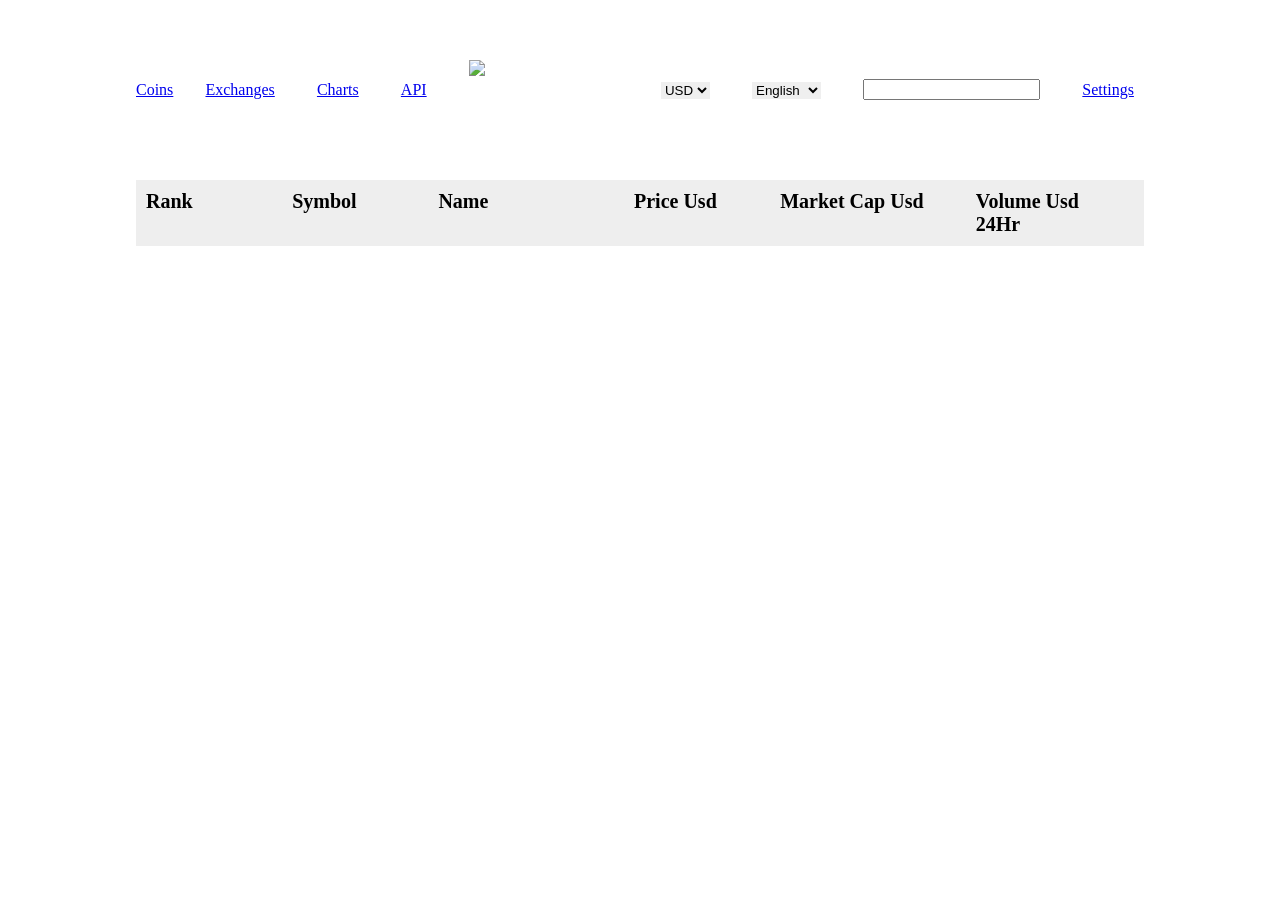
==== commit c7691f5e: "заменил проект" ====
--- a/index.html
+++ b/index.html
@@ -1,263 +1,15 @@
 <!DOCTYPE html>
-<html lang="ru">
+<html lang="en">
 <head>
   <meta charset="utf-8">
-  <link rel="stylesheet" href="css/normalize.css">
-  <link rel="stylesheet" href="css/style.css">
-  <link rel="shortcut icon" href="favicon.ico" type="image/x-icon">
-  <title>Кексобукинг</title>
+  <meta http-equiv="X-UA-Compatible" content="IE=edge">
+  <meta name="viewport" content="width=device-width, initial-scale=1.0">
+  <title>CoinCap</title>
+  <link rel="stylesheet" href="css/main.css">
 </head>
-<body>
 
-  <main>
-    <div class="promo">
-      <h1 class="promo__title visually-hidden">Keksobooking. Кексы по соседству</h1>
-      <img src="img/keksobooking.svg" alt="Keksobooking. Кексы по соседству" width="215" height="45">
-    </div>
-
-    <!-- Карта объявлений -->
-    <section class="map map--faded">
-
-      <!-- Метки объявлений -->
-      <div class="map__pins">
-        <div class="map__overlay">
-          <h2 class="map__title">И снова Токио!</h2>
-        </div>
-        <button class="map__pin map__pin--main" style="left: 570px; top: 375px;">
-          <img src="img/muffin-red.svg" width="40" height="44" draggable="false" alt="Метка объявления">
-          <svg viewBox="0 0 70 70" width="156" height="156" aria-label="Метка для поиска жилья">
-            <defs>
-              <path d="M35,35m-23,0a23,23 0 1,1 46,0a23,23 0 1,1 -46,0" id="tophalf" />
-            </defs>
-            <ellipse cx="35" cy="35" rx="35" ry="35" fill="rgba(255, 86, 53, 0.7)" />
-            <text><textPath xlink:href="#tophalf" startOffset="0">Поставь меня куда-нибудь</textPath></text>
-          </svg>
-        </button>
-      </div>
-
-      <!-- Фильтрация объявлений -->
-      <div class="map__filters-container">
-        <form action="#" class="map__filters" autocomplete="off">
-          <select name="housing-type" id="housing-type" class="map__filter">
-            <option value="any" selected>Любой тип жилья</option>
-            <option value="palace">Дворец</option>
-            <option value="flat">Квартира</option>
-            <option value="house">Дом</option>
-            <option value="bungalo">Бунгало</option>
-          </select>
-          <select name="housing-price" id="housing-price" class="map__filter">
-            <option value="any" selected>Любая</option>
-            <option value="middle">10000 - 50000&#x20bd;</option>
-            <option value="low">до 10000&#x20bd;</option>
-            <option value="high">от 50000&#x20bd;</option>
-          </select>
-          <select name="housing-rooms" id="housing-rooms" class="map__filter">
-            <option value="any" selected>Любое число комнат</option>
-            <option value="1">Одна комната</option>
-            <option value="2">Две комнаты</option>
-            <option value="3">Три комнаты</option>
-          </select>
-          <select name="housing-guests" id="housing-guests" class="map__filter">
-            <option value="any" selected>Любое число гостей</option>
-            <option value="2">Два гостя</option>
-            <option value="1">Один гость</option>
-            <option value="0">Не для гостей</option>
-          </select>
-          <fieldset id="housing-features" class="map__features">
-            <input type="checkbox" name="features" value="wifi" id="filter-wifi" class="map__checkbox visually-hidden">
-            <label class="map__feature map__feature--wifi" for="filter-wifi">Wi-Fi</label>
-            <input type="checkbox" name="features" value="dishwasher" id="filter-dishwasher" class="map__checkbox visually-hidden">
-            <label class="map__feature map__feature--dishwasher" for="filter-dishwasher">Посудомоечная машина</label>
-            <input type="checkbox" name="features" value="parking" id="filter-parking" class="map__checkbox visually-hidden">
-            <label class="map__feature map__feature--parking" for="filter-parking">Парковка</label>
-            <input type="checkbox" name="features" value="washer" id="filter-washer" class="map__checkbox visually-hidden">
-            <label class="map__feature map__feature--washer" for="filter-washer">Стиральная машина</label>
-            <input type="checkbox" name="features" value="elevator" id="filter-elevator" class="map__checkbox visually-hidden">
-            <label class="map__feature map__feature--elevator" for="filter-elevator">Лифт</label>
-            <input type="checkbox" name="features" value="conditioner" id="filter-conditioner" class="map__checkbox visually-hidden">
-            <label class="map__feature map__feature--conditioner" for="filter-conditioner">Кондиционер</label>
-           </fieldset>
-        </form>
-      </div>
-    </section>
-
-    <!-- Форма объявления -->
-    <section class="notice">
-      <h2 class="notice__title">Ваше объявление</h2>
-      <form class="ad-form ad-form--disabled" method="post" enctype="multipart/form-data" autocomplete="off" action="https://js.dump.academy/keksobooking ">
-        <fieldset class="ad-form-header">
-          <legend class="ad-form-header__title">Ваша фотография (для карты)</legend>
-          <div class="ad-form-header__upload">
-            <div class="ad-form-header__preview">
-              <img src="img/muffin-grey.svg" alt="Аватар пользователя" width="40" height="44">
-            </div>
-            <div class="ad-form__field">
-              <input type="file" id="avatar" name="avatar" class="ad-form-header__input visually-hidden">
-              <label class="ad-form-header__drop-zone" for="avatar">Загрузите или&nbsp;перетащите сюда фото</label>
-            </div>
-            <p class="ad-form-header__info">Заполните все обязательные поля, назначьте цену, загрузите фотографии. Придумайте интересное описание. Оно сделает объявление более живым и привлекательным. Получившееся объявление должно давать гостям полное представление о вашем жилье.</p>
-          </div>
-        </fieldset>
-        <fieldset class="ad-form__element ad-form__element--wide">
-          <label class="ad-form__label" for="title">Заголовок объявления</label>
-          <input id="title" name="title" type="text" placeholder="Милая, уютная квартирка в центре Токио" required minlength="30" maxlength="100">
-        </fieldset>
-        <fieldset class="ad-form__element ad-form__element--wide">
-          <label class="ad-form__label" for="address">Адрес</label>
-          <input id="address" name="address" type="text" readonly>
-        </fieldset>
-        <fieldset class="ad-form__element">
-          <label class="ad-form__label" for="type">Тип жилья</label>
-          <select id="type" name="type">
-            <option value="bungalo">Бунгало</option>
-            <option value="flat" selected>Квартира</option>
-            <option value="house">Дом</option>
-            <option value="palace">Дворец</option>
-          </select>
-        </fieldset>
-        <fieldset class="ad-form__element">
-          <label class="ad-form__label" for="price">Цена за ночь, руб.</label>
-          <input id="price" name="price" type="number" placeholder="5000" max="1000000" required>
-        </fieldset>
-        <fieldset class="ad-form__element ad-form__element--time">
-          <label class="ad-form__label" for="timein">Время заезда и выезда</label>
-          <select id="timein" name="timein">
-            <option value="12:00" selected>После 12</option>
-            <option value="13:00">После 13</option>
-            <option value="14:00">После 14</option>
-          </select>
-          <select id="timeout" name="timeout" title="Time to go out">
-            <option value="12:00" selected>Выезд до 12</option>
-            <option value="13:00">Выезд до 13</option>
-            <option value="14:00">Выезд до 14</option>
-          </select>
-        </fieldset>
-        <fieldset class="ad-form__element">
-          <label class="ad-form__label" for="room_number">Кол-во комнат</label>
-          <select id="room_number" name="rooms">
-            <option value="1" selected>1 комната</option>
-            <option value="2">2 комнаты</option>
-            <option value="3">3 комнаты</option>
-            <option value="100">100 комнат</option>
-          </select>
-        </fieldset>
-        <fieldset class="ad-form__element">
-          <label class="ad-form__label" for="capacity">Количество мест</label>
-          <select id="capacity" name="capacity">
-            <option value="3">для 3 гостей</option>
-            <option value="2">для 2 гостей</option>
-            <option value="1" selected>для 1 гостя</option>
-            <option value="0">не для гостей</option>
-          </select>
-        </fieldset>
-        <fieldset class="ad-form__element ad-form__element--wide features">
-          <legend>Удобства: Wi-Fi, кухня, парковка, стиралка, лифт, кондиционер</legend>
-          <input type="checkbox" name="features" value="wifi" id="feature-wifi" class="feature__checkbox visually-hidden">
-          <label class="feature feature--wifi" for="feature-wifi">Wi-Fi</label>
-          <input type="checkbox" name="features" value="dishwasher" id="feature-dishwasher" class="feature__checkbox visually-hidden">
-          <label class="feature feature--dishwasher" for="feature-dishwasher">Посудомоечная машина</label>
-          <input type="checkbox" name="features" value="parking" id="feature-parking" class="feature__checkbox visually-hidden">
-          <label class="feature feature--parking" for="feature-parking">Парковка</label>
-          <input type="checkbox" name="features" value="washer" id="feature-washer" class="feature__checkbox visually-hidden">
-          <label class="feature feature--washer" for="feature-washer">Стиральная машина</label>
-          <input type="checkbox" name="features" value="elevator" id="feature-elevator" class="feature__checkbox visually-hidden">
-          <label class="feature feature--elevator" for="feature-elevator">Лифт</label>
-          <input type="checkbox" name="features" value="conditioner" id="feature-conditioner" class="feature__checkbox visually-hidden">
-          <label class="feature feature--conditioner" for="feature-conditioner">Кондиционер</label>
-        </fieldset>
-        <fieldset class="ad-form__element ad-form__element--wide">
-          <label class="ad-form__label" for="description">Описание (не обязательно)</label>
-          <textarea id="description" name="description" placeholder="Здесь расскажите о том, какое ваше жилье замечательное и вообще"></textarea>
-        </fieldset>
-        <fieldset class="ad-form__element ad-form__element--wide">
-          <label class="ad-form__label">Фотографии жилья</label>
-          <div class="ad-form__photo-container">
-            <div class="ad-form__upload">
-              <input type="file" multiple id="images" name="images" class="ad-form__input visually-hidden">
-              <label for="images" class="ad-form__drop-zone">Загрузите или&nbsp;перетащите сюда фото</label>
-            </div>
-            <div class="ad-form__photo"></div>
-          </div>
-        </fieldset>
-        <fieldset class="ad-form__element ad-form__element--submit">
-          <button class="ad-form__submit" type="submit">Опубликовать</button>
-          или <button class="ad-form__reset" type="reset">очистить</button>
-        </fieldset>
-      </form>
-    </section>
-  </main>
-
-  <footer class="footer container">
-    <div class="footer__copyright copyright">
-      <a class="copyright__link copyright__link--image" href="https://htmlacademy.ru/intensive/javascript">
-        <img src="img/htmla-logo.svg" width="130" height="45" alt="HTML Academy" class="copyright__logo">
-      </a>
-      <p>Сделано в <a class="copyright__link copyright__link--text" href="https://htmlacademy.ru/intensive/javascript">HTMLAcademy</a> &copy; 2018</p>
-    </div>
-    <ul class="footer__contacts contacts">
-      <li><a href="https://twitter.com/htmlacademy_ru" class="contacts__link contacts__link--twitter">Twitter</a></li>
-      <li><a href="https://www.instagram.com/htmlacademy/" class="contacts__link contacts__link--instagram">Instagtam</a></li>
-      <li><a href="https://www.facebook.com/htmlacademy" class="contacts__link contacts__link--facebook">Facebook</a></li>
-      <li><a href="https://vk.com/htmlacademy" class="contacts__link contacts__link--vk">VK</a></li>
-    </ul>
-  </footer>
-
-  <!-- Модальное окно с информацией об объявлении -->
-  <template id="card">
-    <article class="map__card popup">
-      <img src="img/avatars/user01.png" class="popup__avatar" width="70" height="70" alt="Аватар пользователя">
-      <button type="button" class="popup__close">Закрыть</button>
-      <h3 class="popup__title">Уютное гнездышко для молодоженов</h3>
-      <p class="popup__text popup__text--address">102-0082 Tōkyō-to, Chiyoda-ku, Ichibanchō, 14−3</p>
-      <p class="popup__text popup__text--price">5200&#x20bd;<span>/ночь</span></p>
-      <h4 class="popup__type">Квартира</h4>
-      <p class="popup__text popup__text--capacity">2 комнаты для 3 гостей</p>
-      <p class="popup__text popup__text--time">Заезд после 14:00, выезд до 10:00</p>
-      <ul class="popup__features">
-        <li class="popup__feature popup__feature--wifi"></li>
-        <li class="popup__feature popup__feature--dishwasher"></li>
-        <li class="popup__feature popup__feature--parking"></li>
-        <li class="popup__feature popup__feature--washer"></li>
-        <li class="popup__feature popup__feature--elevator"></li>
-        <li class="popup__feature popup__feature--conditioner"></li>
-      </ul>
-      <p class="popup__description">Великолепная квартира-студия в центре Токио. Подходит как туристам, так и бизнесменам. Квартира полностью укомплектована и недавно отремонтирована.</p>
-      <div class="popup__photos">
-        <img src="" class="popup__photo" width="45" height="40" alt="Фотография жилья">
-      </div>
-    </article>
-  </template>
-
-  <!-- Метка объявления -->
-  <template id="pin">
-    <button type="button" class="map__pin" style="left: 200px; top: 400px;"><img src="img/avatars/user07.png" width="40" height="40" draggable="false" alt="Метка объявления"></button>
-  </template>
-
-  <!-- Сообщение об успешном создании объявления -->
-  <template id="success">
-    <div class="success">
-      <p class="success__message">Ваше объявление<br>успешно размещено!</p>
-    </div>
-  </template>
-
-  <!-- Сообщение об ошибке создания объеявления -->
-  <template id="error">
-    <div class="error">
-      <p class="error__message">Ошибка загрузки объявления</p>
-      <button class="error__button" href="#">Попробовать снова</button>
-    </div>
-  </template>
-  <script src="js/constants.js"></script>
-  <script src="js/backend.js"></script>
-  <script src="js/photos.js"></script>
-  <script src="js/debounce.js"></script>
-  <script src="js/utilities.js"></script>
-  <script src="js/render-pin.js"></script>
-  <script src="js/render-card.js"></script>
-  <script src="js/map.js"></script>
-  <script src="js/moving-pin.js"></script>
-  <script src="js/form.js"></script>
-  <script src="js/map-filters.js"></script>
-
+<body class="page">
+  <div id="root"></div>
+  <script src="bundle.js"></script>
 </body>
 </html>
--- a/css/main.css
+++ b/css/main.css
@@ -0,0 +1,109 @@
+.page {
+  padding-left: 10%;
+  padding-right: 10%;
+  padding-top: 2%;
+}
+
+.main-header__nav {
+  display: flex;
+  align-items: center;
+  justify-content: flex-start;
+}
+
+.main-header__list {
+  list-style: none;
+  display: flex;
+  width: 100%;
+  justify-content: space-between;
+  align-items: center;
+  margin-bottom: 50px;
+  padding-left: 0;
+}
+
+.main-header__item {
+  margin: 10px;
+  flex-shrink: 1;
+}
+
+.main-header:first-child{
+  margin-left: 0;
+}
+
+.main-header__item--logo {
+  width: 30%;
+  min-width: 50px;
+}
+
+.main-header__language-select,
+.main-header__currency-select{
+  border: none;
+}
+
+.table__inner {
+  max-height: 65vh;
+  overflow: hidden;
+}
+
+.table__inner:hover {
+  overflow: auto;
+  margin-right: -17px;
+}
+
+.row {
+  display: flex;
+  justify-content: space-between;
+  margin-bottom: 25px;
+}
+
+.row__cell {
+  min-width: 10%;
+  margin-right: 10px;
+  font-size: 20px;
+}
+
+.row__head {
+  background-color: #eee;
+  font-size: 20px;
+  font-weight: bold;
+  padding: 10px;
+}
+
+.row__cell--number,
+.row__cell--logo{
+  width: 20px;
+}
+
+.row__cell--volume,
+.row__cell--name,
+.row__cell--cap{
+  width: 15%;
+}
+
+@media (max-width: 800px) {
+  .page {
+    min-width: 300px;
+  }
+
+  .main-header__item--logo {
+    order: -1;
+  }
+
+  .main-header__list {
+  flex-direction: column;
+  }
+
+  .row__cell--number,
+  .row__cell--logo,
+  .row__cell--cap,
+  .row__cell--volume,
+  .row__cell--change {
+    display: none;
+  }
+
+  .table__inner {
+    max-height: 35vh;
+    overflow: hidden;
+  }
+}
+
+
